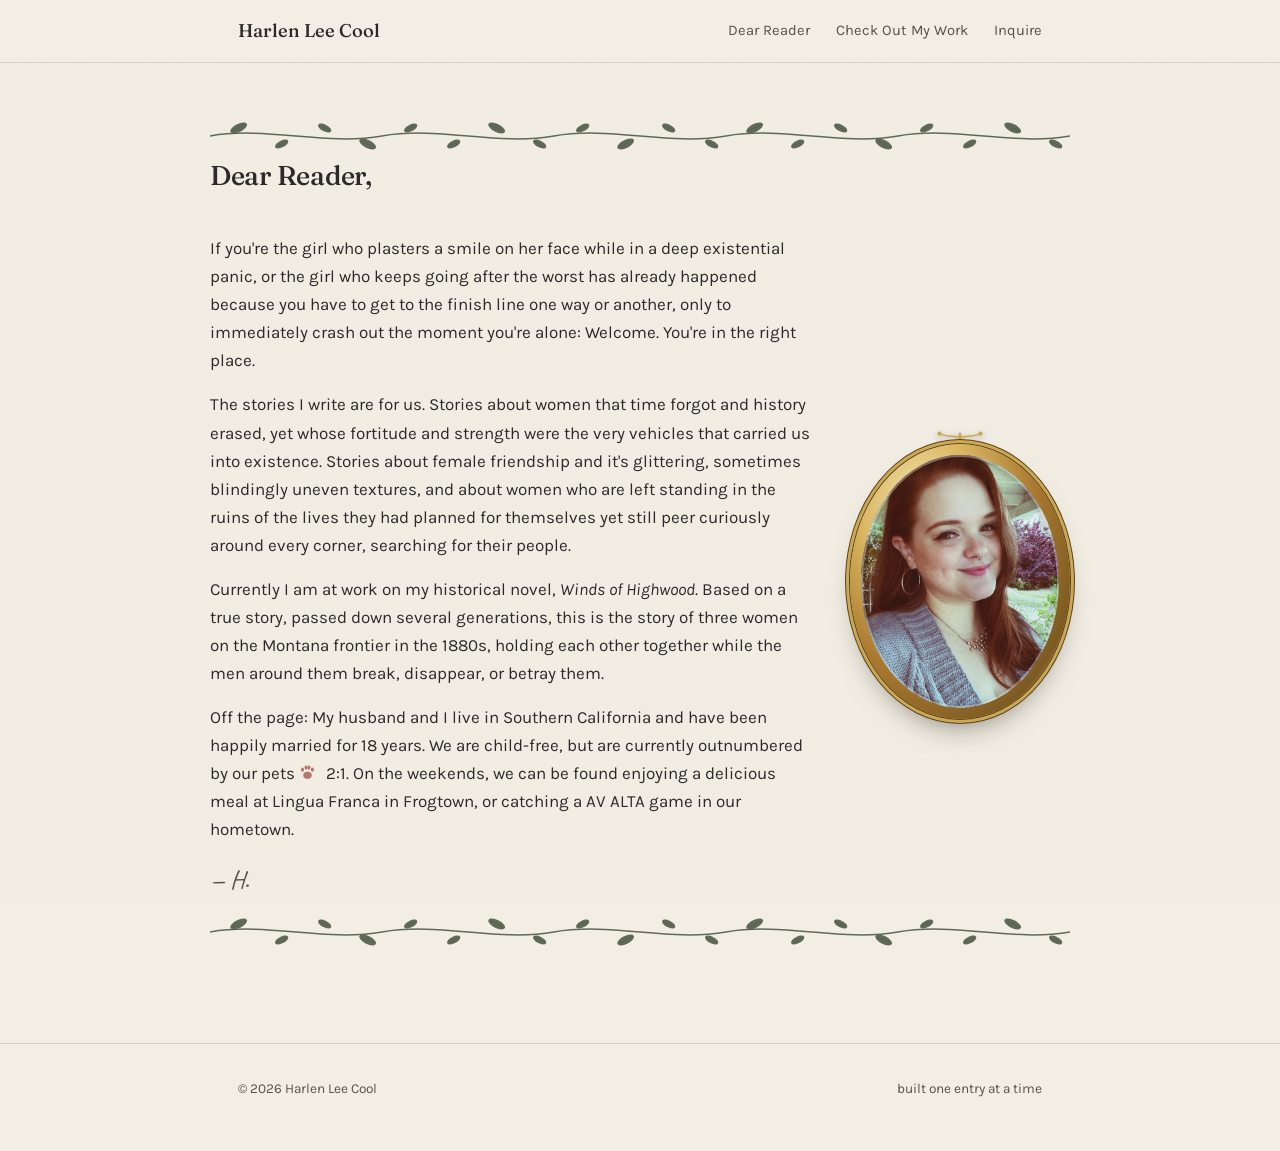
==== about.html @ 856f4b68 "change photo" ====
<!DOCTYPE html>
<html lang="en">
<head>
<meta charset="UTF-8">
<meta name="viewport" content="width=device-width, initial-scale=1.0">
<title>Dear Reader &mdash; Harlen Lee Cool</title>
<link rel="preconnect" href="https://fonts.googleapis.com">
<link rel="preconnect" href="https://fonts.gstatic.com" crossorigin>
<link href="https://fonts.googleapis.com/css2?family=Fraunces:ital,opsz,wght@0,9..144,300;0,9..144,400;0,9..144,500;0,9..144,600;1,9..144,400;1,9..144,500&family=Karla:ital,wght@0,400;0,500;0,600;1,400&family=Caveat:wght@500;600&display=swap" rel="stylesheet">
<link rel="stylesheet" href="styles.css">
</head>
<body>
<nav>
  <div class="wrap">
    <a class="brand" href="index.html">Harlen Lee Cool</a>
    <button class="navtoggle" id="navToggle" aria-label="Open menu" aria-expanded="false">&#9776;</button>
    <ul class="navlinks" id="navLinks">
      <li><a href="about.html">Dear Reader</a></li>
      <li><a href="work.html">Check Out My Work</a></li>
      <li><a href="inquire.html">Inquire</a></li>
    </ul>
  </div>
</nav>
<section class="section">
  <div class="wrap page-content">
    <div class="vine-divider" aria-hidden="true">
          <svg viewBox="0 0 900 30" preserveAspectRatio="none" fill="none" xmlns="http://www.w3.org/2000/svg">
            <path d="M0 15 C 60 5, 120 25, 180 15 C 240 5, 300 25, 360 15 C 420 5, 480 25, 540 15 C 600 5, 660 25, 720 15 C 780 5, 840 25, 900 15" stroke="currentColor" stroke-width="1.5" stroke-linecap="round"/>
            <g fill="currentColor">
              <g transform="rotate(-25 30 7)"><ellipse cx="30" cy="7" rx="9.5" ry="4.0"/><line x1="22.9" y1="7" x2="37.1" y2="7" stroke="var(--leaf-deep)" stroke-width="0.7" stroke-linecap="round" opacity="0.65"/></g>
              <g transform="rotate(-25 75 23)"><ellipse cx="75" cy="23" rx="7.5" ry="3.4"/><line x1="69.4" y1="23" x2="80.6" y2="23" stroke="var(--leaf-deep)" stroke-width="0.7" stroke-linecap="round" opacity="0.65"/></g>
              <g transform="rotate(25 120 7)"><ellipse cx="120" cy="7" rx="7.5" ry="3.4"/><line x1="114.4" y1="7" x2="125.6" y2="7" stroke="var(--leaf-deep)" stroke-width="0.7" stroke-linecap="round" opacity="0.65"/></g>
              <g transform="rotate(25 165 23)"><ellipse cx="165" cy="23" rx="9.5" ry="4.0"/><line x1="157.9" y1="23" x2="172.1" y2="23" stroke="var(--leaf-deep)" stroke-width="0.7" stroke-linecap="round" opacity="0.65"/></g>
              <g transform="rotate(-25 210 7)"><ellipse cx="210" cy="7" rx="7.5" ry="3.4"/><line x1="204.4" y1="7" x2="215.6" y2="7" stroke="var(--leaf-deep)" stroke-width="0.7" stroke-linecap="round" opacity="0.65"/></g>
              <g transform="rotate(-25 255 23)"><ellipse cx="255" cy="23" rx="7.5" ry="3.4"/><line x1="249.4" y1="23" x2="260.6" y2="23" stroke="var(--leaf-deep)" stroke-width="0.7" stroke-linecap="round" opacity="0.65"/></g>
              <g transform="rotate(25 300 7)"><ellipse cx="300" cy="7" rx="9.5" ry="4.0"/><line x1="292.9" y1="7" x2="307.1" y2="7" stroke="var(--leaf-deep)" stroke-width="0.7" stroke-linecap="round" opacity="0.65"/></g>
              <g transform="rotate(25 345 23)"><ellipse cx="345" cy="23" rx="7.5" ry="3.4"/><line x1="339.4" y1="23" x2="350.6" y2="23" stroke="var(--leaf-deep)" stroke-width="0.7" stroke-linecap="round" opacity="0.65"/></g>
              <g transform="rotate(-25 390 7)"><ellipse cx="390" cy="7" rx="7.5" ry="3.4"/><line x1="384.4" y1="7" x2="395.6" y2="7" stroke="var(--leaf-deep)" stroke-width="0.7" stroke-linecap="round" opacity="0.65"/></g>
              <g transform="rotate(-25 435 23)"><ellipse cx="435" cy="23" rx="9.5" ry="4.0"/><line x1="427.9" y1="23" x2="442.1" y2="23" stroke="var(--leaf-deep)" stroke-width="0.7" stroke-linecap="round" opacity="0.65"/></g>
              <g transform="rotate(25 480 7)"><ellipse cx="480" cy="7" rx="7.5" ry="3.4"/><line x1="474.4" y1="7" x2="485.6" y2="7" stroke="var(--leaf-deep)" stroke-width="0.7" stroke-linecap="round" opacity="0.65"/></g>
              <g transform="rotate(25 525 23)"><ellipse cx="525" cy="23" rx="7.5" ry="3.4"/><line x1="519.4" y1="23" x2="530.6" y2="23" stroke="var(--leaf-deep)" stroke-width="0.7" stroke-linecap="round" opacity="0.65"/></g>
              <g transform="rotate(-25 570 7)"><ellipse cx="570" cy="7" rx="9.5" ry="4.0"/><line x1="562.9" y1="7" x2="577.1" y2="7" stroke="var(--leaf-deep)" stroke-width="0.7" stroke-linecap="round" opacity="0.65"/></g>
              <g transform="rotate(-25 615 23)"><ellipse cx="615" cy="23" rx="7.5" ry="3.4"/><line x1="609.4" y1="23" x2="620.6" y2="23" stroke="var(--leaf-deep)" stroke-width="0.7" stroke-linecap="round" opacity="0.65"/></g>
              <g transform="rotate(25 660 7)"><ellipse cx="660" cy="7" rx="7.5" ry="3.4"/><line x1="654.4" y1="7" x2="665.6" y2="7" stroke="var(--leaf-deep)" stroke-width="0.7" stroke-linecap="round" opacity="0.65"/></g>
              <g transform="rotate(25 705 23)"><ellipse cx="705" cy="23" rx="9.5" ry="4.0"/><line x1="697.9" y1="23" x2="712.1" y2="23" stroke="var(--leaf-deep)" stroke-width="0.7" stroke-linecap="round" opacity="0.65"/></g>
              <g transform="rotate(-25 750 7)"><ellipse cx="750" cy="7" rx="7.5" ry="3.4"/><line x1="744.4" y1="7" x2="755.6" y2="7" stroke="var(--leaf-deep)" stroke-width="0.7" stroke-linecap="round" opacity="0.65"/></g>
              <g transform="rotate(-25 795 23)"><ellipse cx="795" cy="23" rx="7.5" ry="3.4"/><line x1="789.4" y1="23" x2="800.6" y2="23" stroke="var(--leaf-deep)" stroke-width="0.7" stroke-linecap="round" opacity="0.65"/></g>
              <g transform="rotate(25 840 7)"><ellipse cx="840" cy="7" rx="9.5" ry="4.0"/><line x1="832.9" y1="7" x2="847.1" y2="7" stroke="var(--leaf-deep)" stroke-width="0.7" stroke-linecap="round" opacity="0.65"/></g>
              <g transform="rotate(25 885 23)"><ellipse cx="885" cy="23" rx="7.5" ry="3.4"/><line x1="879.4" y1="23" x2="890.6" y2="23" stroke="var(--leaf-deep)" stroke-width="0.7" stroke-linecap="round" opacity="0.65"/></g>
            </g>
          </svg>
        </div>
    <div class="section-head reveal">
      <h2>Dear Reader,</h2>
    </div>
    <div class="about-layout reveal">
      <div class="about-body">
        <p>
          If you're the girl who plasters a smile on her face while in a deep existential panic, or the
          girl who keeps going after the worst has already happened because you have to get to the finish
          line one way or another, only to immediately crash out the moment you're alone: Welcome. You're
          in the right place.
        </p>
        <p>
          The stories I write are for us. Stories about women that time forgot and history erased, yet
          whose fortitude and strength were the very vehicles that carried us into existence. Stories
          about female friendship and it's glittering, sometimes blindingly uneven textures, and about
          women who are left standing in the ruins of the lives they had planned for themselves yet still
          peer curiously around every corner, searching for their people.
        </p>
        <p>
          Currently I am at work on my historical novel, <em>Winds of Highwood</em>. Based on a true
          story, passed down several generations, this is the story of three women on the Montana
          frontier in the 1880s, holding each other together while the men around them break, disappear,
          or betray them.
        </p>
        <p>
          Off the page: My husband and I live in Southern California and have been happily married for
          18 years. We are child-free, but are currently outnumbered by our pets
          <svg class="paw" viewBox="0 0 24 24" fill="currentColor" aria-hidden="true"><ellipse cx="12" cy="16" rx="6" ry="5"/><ellipse cx="5" cy="8" rx="2.2" ry="3"/><ellipse cx="10" cy="5" rx="2.2" ry="3"/><ellipse cx="14" cy="5" rx="2.2" ry="3"/><ellipse cx="19" cy="8" rx="2.2" ry="3"/></svg>
          2:1. On the weekends, we can be found enjoying a delicious meal at Lingua Franca in Frogtown,
          or catching a AV ALTA game in our hometown.
        </p>
        <p class="signoff">&mdash; H.</p>
      </div>
      <figure class="about-photo">
        <svg class="flourish" viewBox="0 0 60 24" fill="none" xmlns="http://www.w3.org/2000/svg" aria-hidden="true">
          <path d="M30 22 C30 14 26 10 30 4 C34 10 30 14 30 22 Z" fill="currentColor"/>
          <path d="M30 10 C22 8 16 10 8 6 M30 10 C38 8 44 10 52 6" stroke="currentColor" stroke-width="1.6" stroke-linecap="round" fill="none"/>
          <circle cx="8" cy="6" r="2.2" fill="currentColor"/>
          <circle cx="52" cy="6" r="2.2" fill="currentColor"/>
        </svg>
        <div class="frame">
          <img src="photo.jpg" alt="Harlen Lee Cool" class="photo-slot" style="object-fit:cover; padding:0; width:100%; height:100%;">
        </div>
      </figure>
    </div>
    <div class="vine-divider" aria-hidden="true">
          <svg viewBox="0 0 900 30" preserveAspectRatio="none" fill="none" xmlns="http://www.w3.org/2000/svg">
            <path d="M0 15 C 60 5, 120 25, 180 15 C 240 5, 300 25, 360 15 C 420 5, 480 25, 540 15 C 600 5, 660 25, 720 15 C 780 5, 840 25, 900 15" stroke="currentColor" stroke-width="1.5" stroke-linecap="round"/>
            <g fill="currentColor">
              <g transform="rotate(-25 30 7)"><ellipse cx="30" cy="7" rx="9.5" ry="4.0"/><line x1="22.9" y1="7" x2="37.1" y2="7" stroke="var(--leaf-deep)" stroke-width="0.7" stroke-linecap="round" opacity="0.65"/></g>
              <g transform="rotate(-25 75 23)"><ellipse cx="75" cy="23" rx="7.5" ry="3.4"/><line x1="69.4" y1="23" x2="80.6" y2="23" stroke="var(--leaf-deep)" stroke-width="0.7" stroke-linecap="round" opacity="0.65"/></g>
              <g transform="rotate(25 120 7)"><ellipse cx="120" cy="7" rx="7.5" ry="3.4"/><line x1="114.4" y1="7" x2="125.6" y2="7" stroke="var(--leaf-deep)" stroke-width="0.7" stroke-linecap="round" opacity="0.65"/></g>
              <g transform="rotate(25 165 23)"><ellipse cx="165" cy="23" rx="9.5" ry="4.0"/><line x1="157.9" y1="23" x2="172.1" y2="23" stroke="var(--leaf-deep)" stroke-width="0.7" stroke-linecap="round" opacity="0.65"/></g>
              <g transform="rotate(-25 210 7)"><ellipse cx="210" cy="7" rx="7.5" ry="3.4"/><line x1="204.4" y1="7" x2="215.6" y2="7" stroke="var(--leaf-deep)" stroke-width="0.7" stroke-linecap="round" opacity="0.65"/></g>
              <g transform="rotate(-25 255 23)"><ellipse cx="255" cy="23" rx="7.5" ry="3.4"/><line x1="249.4" y1="23" x2="260.6" y2="23" stroke="var(--leaf-deep)" stroke-width="0.7" stroke-linecap="round" opacity="0.65"/></g>
              <g transform="rotate(25 300 7)"><ellipse cx="300" cy="7" rx="9.5" ry="4.0"/><line x1="292.9" y1="7" x2="307.1" y2="7" stroke="var(--leaf-deep)" stroke-width="0.7" stroke-linecap="round" opacity="0.65"/></g>
              <g transform="rotate(25 345 23)"><ellipse cx="345" cy="23" rx="7.5" ry="3.4"/><line x1="339.4" y1="23" x2="350.6" y2="23" stroke="var(--leaf-deep)" stroke-width="0.7" stroke-linecap="round" opacity="0.65"/></g>
              <g transform="rotate(-25 390 7)"><ellipse cx="390" cy="7" rx="7.5" ry="3.4"/><line x1="384.4" y1="7" x2="395.6" y2="7" stroke="var(--leaf-deep)" stroke-width="0.7" stroke-linecap="round" opacity="0.65"/></g>
              <g transform="rotate(-25 435 23)"><ellipse cx="435" cy="23" rx="9.5" ry="4.0"/><line x1="427.9" y1="23" x2="442.1" y2="23" stroke="var(--leaf-deep)" stroke-width="0.7" stroke-linecap="round" opacity="0.65"/></g>
              <g transform="rotate(25 480 7)"><ellipse cx="480" cy="7" rx="7.5" ry="3.4"/><line x1="474.4" y1="7" x2="485.6" y2="7" stroke="var(--leaf-deep)" stroke-width="0.7" stroke-linecap="round" opacity="0.65"/></g>
              <g transform="rotate(25 525 23)"><ellipse cx="525" cy="23" rx="7.5" ry="3.4"/><line x1="519.4" y1="23" x2="530.6" y2="23" stroke="var(--leaf-deep)" stroke-width="0.7" stroke-linecap="round" opacity="0.65"/></g>
              <g transform="rotate(-25 570 7)"><ellipse cx="570" cy="7" rx="9.5" ry="4.0"/><line x1="562.9" y1="7" x2="577.1" y2="7" stroke="var(--leaf-deep)" stroke-width="0.7" stroke-linecap="round" opacity="0.65"/></g>
              <g transform="rotate(-25 615 23)"><ellipse cx="615" cy="23" rx="7.5" ry="3.4"/><line x1="609.4" y1="23" x2="620.6" y2="23" stroke="var(--leaf-deep)" stroke-width="0.7" stroke-linecap="round" opacity="0.65"/></g>
              <g transform="rotate(25 660 7)"><ellipse cx="660" cy="7" rx="7.5" ry="3.4"/><line x1="654.4" y1="7" x2="665.6" y2="7" stroke="var(--leaf-deep)" stroke-width="0.7" stroke-linecap="round" opacity="0.65"/></g>
              <g transform="rotate(25 705 23)"><ellipse cx="705" cy="23" rx="9.5" ry="4.0"/><line x1="697.9" y1="23" x2="712.1" y2="23" stroke="var(--leaf-deep)" stroke-width="0.7" stroke-linecap="round" opacity="0.65"/></g>
              <g transform="rotate(-25 750 7)"><ellipse cx="750" cy="7" rx="7.5" ry="3.4"/><line x1="744.4" y1="7" x2="755.6" y2="7" stroke="var(--leaf-deep)" stroke-width="0.7" stroke-linecap="round" opacity="0.65"/></g>
              <g transform="rotate(-25 795 23)"><ellipse cx="795" cy="23" rx="7.5" ry="3.4"/><line x1="789.4" y1="23" x2="800.6" y2="23" stroke="var(--leaf-deep)" stroke-width="0.7" stroke-linecap="round" opacity="0.65"/></g>
              <g transform="rotate(25 840 7)"><ellipse cx="840" cy="7" rx="9.5" ry="4.0"/><line x1="832.9" y1="7" x2="847.1" y2="7" stroke="var(--leaf-deep)" stroke-width="0.7" stroke-linecap="round" opacity="0.65"/></g>
              <g transform="rotate(25 885 23)"><ellipse cx="885" cy="23" rx="7.5" ry="3.4"/><line x1="879.4" y1="23" x2="890.6" y2="23" stroke="var(--leaf-deep)" stroke-width="0.7" stroke-linecap="round" opacity="0.65"/></g>
            </g>
          </svg>
        </div>
  </div>
</section>

<footer>
  <div class="wrap" style="display:flex; justify-content:space-between; width:100%; flex-wrap:wrap; gap:10px;">
    <span>&copy; 2026 Harlen Lee Cool</span>
    <span>built one entry at a time</span>
  </div>
</footer>
<script src="script.js"></script>
</body>
</html>
---- styles.css ----
:root{
    --paper: #f3eee4;
    --paper-deep: #ece4d4;
    --ink: #2b2a28;
    --ink-soft: #55504a;
    --rose: #b5766f;
    --rose-tint: #ecdcd6;
    --sage: #6f7f5c;
    --sage-tint: #dee3d2;
    --leaf: #2e3f27;
    --leaf-deep: #1c2818;
    --sil: #100c10;
    --sky-through: #4a3a5c;
    --ground-slate: #5b6472;
    --mtn-far: #767ea8;
    --mtn-near: #4d5278;
    --plum: #5b4364;
    --plum-tint: #e2d9e4;
    --wine: #6e3a3a;
    --wine-tint: #e9d9d4;
    --rule: rgba(43,42,40,0.14);
  }

  *{box-sizing:border-box;}
  html{scroll-behavior:smooth;}

  body{
    margin:0;
    background:var(--paper);
    color:var(--ink);
    font-family:'Karla', sans-serif;
    font-size:17px;
    line-height:1.65;
    position:relative;
  }

  body::before{
    content:"";
    position:fixed; inset:0;
    z-index:0; pointer-events:none;
    opacity:0.5;
    mix-blend-mode:multiply;
    background-image:url("data:image/svg+xml,%3Csvg xmlns='http://www.w3.org/2000/svg' width='140' height='140'%3E%3Cfilter id='n'%3E%3CfeTurbulence type='fractalNoise' baseFrequency='0.85' numOctaves='2' stitchTiles='stitch'/%3E%3CfeColorMatrix type='matrix' values='0 0 0 0 0.17  0 0 0 0 0.165  0 0 0 0 0.157  0 0 0 0.035 0'/%3E%3C/filter%3E%3Crect width='100%25' height='100%25' filter='url(%23n)'/%3E%3C/svg%3E");
  }

  nav, header, section, footer{position:relative; z-index:1;}

  @media (prefers-reduced-motion: reduce){
    *{animation:none !important; transition:none !important;}
  }

  h1,h2,h3{
    font-family:'Fraunces', serif;
    font-weight:500;
    margin:0;
    letter-spacing:-0.01em;
  }

  .note{
    font-family:'Caveat', cursive;
    color:var(--rose);
    font-size:1.35rem;
    line-height:1.1;
  }

  a{color:inherit;}
  a:focus-visible, button:focus-visible{outline:2px solid var(--ink); outline-offset:3px;}

  .wrap{max-width:860px; margin:0 auto; padding:0 28px;}

  /* NAV */
  nav{
    position:sticky; top:0; z-index:10;
    background:rgba(243,238,228,0.92);
    backdrop-filter:blur(6px);
    border-bottom:1px solid var(--rule);
  }
  nav .wrap{
    display:flex; align-items:center; justify-content:space-between;
    padding-top:16px; padding-bottom:16px;
  }
  .brand{font-family:'Fraunces', serif; font-weight:500; font-size:1.15rem; text-decoration:none; color:var(--ink);}
  .navlinks{display:flex; gap:26px; list-style:none; margin:0; padding:0; font-size:0.92rem;}
  .navlinks a{text-decoration:none; color:var(--ink-soft); border-bottom:1px solid transparent; padding-bottom:2px;}
  .navlinks a:hover{border-bottom-color:var(--ink-soft);}
  .navtoggle{display:none; background:none; border:none; font-size:1.5rem; cursor:pointer; color:var(--ink);}

  @media (max-width:640px){
    .navlinks{
      position:absolute; top:100%; left:0; right:0;
      flex-direction:column; gap:0;
      background:var(--paper); border-bottom:1px solid var(--rule);
      max-height:0; overflow:hidden; transition:max-height 0.3s ease;
    }
    .navlinks.open{max-height:260px;}
    .navlinks a{display:block; padding:14px 28px; border-bottom:1px solid var(--rule);}
    .navtoggle{display:block;}
  }

  .home nav{
    position:fixed !important; top:0; left:0; right:0;
    background:transparent !important;
    backdrop-filter:none !important;
    border-bottom:none !important;
  }
  .home nav .brand{color:var(--paper) !important;}
  .home nav .navlinks a{color:rgba(243,238,228,0.85) !important;}
  .home nav .navtoggle{color:var(--paper) !important;}
  @media (max-width:640px){
    .home nav .navlinks{background:var(--paper) !important;}
    .home nav .navlinks a{color:var(--ink-soft) !important;}
  }

  .home footer{
    position:fixed !important; bottom:0; left:0; right:0;
    background:transparent !important;
    border-top:none !important;
    color:rgba(243,238,228,0.85) !important;
    padding:0 0 18px !important;
    z-index:5;
  }

  /* HERO */
  html, body{margin:0; padding:0;}
  .hero{
    position:relative; overflow:hidden;
    display:flex; flex-direction:column; justify-content:flex-end;
    height:100vh; height:100dvh;
    padding:48px 0 80px;
    background:linear-gradient(180deg, #0a0d1f 0%, #171b3a 35%, #2b2b52 60%, #4a3a5c 80%, #6b4a5c 100%);
  }
  .hero .eyebrow{margin-bottom:14px;}
  .hero h1{font-size:clamp(1.1rem, 2.8vw, 1.9rem); line-height:1.1; color:var(--paper); white-space:nowrap;}
  .hero h1 .letter{
    display:inline-block;
    opacity:0;
    animation:letterFade 0.7s ease forwards;
  }
  @keyframes letterFade{
    to{ opacity:1; }
  }
  @media (max-width:640px){
    .hero h1{white-space:normal; font-size:clamp(1rem, 5vw, 1.5rem);}
  }
  .hero .tagline{
    margin-top:22px; max-width:520px;
    font-size:1.08rem; color:rgba(243,238,228,0.85);
  }

  .hero-stars-full{
    position:absolute; inset:0;
    width:100%; height:100%;
    pointer-events:none;
    z-index:0;
  }
  .hero-scene{
    position:absolute; left:0; right:0; bottom:-2px;
    width:100%; height:58vh; height:58dvh;
    pointer-events:none;
    z-index:0;
  }
  .hero-tree{
    position:absolute; left:4%; bottom:-2px;
    width:clamp(140px, 16vw, 220px); height:auto;
    pointer-events:none;
    z-index:0;
  }
  .wind-draw{
    stroke-dasharray:100;
    stroke-dashoffset:100;
    animation:windDraw 6s ease-in-out infinite;
  }
  @keyframes windDraw{
    0%   { stroke-dashoffset:100; }
    50%  { stroke-dashoffset:0; }
    100% { stroke-dashoffset:-100; }
  }
  @keyframes sway{
    0%, 100%{ transform:rotate(-2deg); }
    50%{ transform:rotate(2deg); }
  }
  .hero .wrap{position:absolute; top:36%; left:0; right:0; z-index:1; text-align:center;}

  .hero-moon{
    position:absolute; top:36px; right:36px;
    width:56px; height:56px;
    z-index:0;
    opacity:0.92;
    filter:drop-shadow(0 0 14px rgba(246,229,200,0.55));
  }
  @media (max-width:520px){
    .hero-moon{width:38px; height:38px; top:22px; right:22px;}
  }

  .twinkle{
    animation:twinkle 3.2s ease-in-out infinite;
  }
  @keyframes twinkle{
    0%, 100%{ opacity:0.25; }
    50%{ opacity:0.95; }
  }

  /* SCROLL REVEAL */
  .reveal{opacity:0; transform:translateY(18px); transition:opacity 0.7s ease, transform 0.7s ease;}
  .reveal.in-view{opacity:1; transform:none;}

  /* VINE DIVIDER */
  .vine-divider{
    width:100%; overflow:hidden;
    line-height:0;
    color:var(--leaf);
    opacity:0.75;
    margin-bottom:2px;
  }
  .vine-divider svg{width:100%; height:30px; display:block;}

  /* SECTION HEADERS */
  .section{padding:38px 0;}
  .section-head{
    display:flex; align-items:baseline; gap:16px; flex-wrap:wrap;
    margin-bottom:36px;
  }
  .section-head h2{font-size:1.7rem;}
  .section-head .note{transform:rotate(-2deg);}

  /* CLIPPING (Mothers of Highwood) */
  .clipping{
    background:var(--paper-deep);
    border:1px solid var(--rule);
    padding:34px 30px;
    position:relative;
    box-shadow:0 1px 0 var(--rule), 0 8px 22px -14px rgba(43,42,40,0.35);
  }
  .clipping::before{
    content:"";
    position:absolute; inset:8px;
    border:1px solid rgba(43,42,40,0.18);
    pointer-events:none;
  }
  .clipping .masthead{
    font-family:'Fraunces', serif; font-style:italic; font-weight:400;
    font-size:0.85rem; letter-spacing:0.06em; text-transform:uppercase;
    color:var(--ink-soft); margin-bottom:6px;
    display:flex; align-items:center; gap:12px; text-align:center;
  }
  .clipping .masthead::before, .clipping .masthead::after{
    content:""; flex:1; height:1px; background:var(--ink-soft); opacity:0.35;
  }
  .clipping h3{
    font-size:1.7rem; font-style:italic; margin-bottom:14px; line-height:1.15; text-align:center;
  }
  .clipping .byline{
    font-size:0.85rem; color:var(--ink-soft); margin-bottom:18px; font-style:italic; text-align:center;
  }
  .clipping p{
    font-size:0.98rem;
  }
  .clipping-body{
    display:flex; flex-direction:column; gap:0;
  }
  .clip-col p:last-child{margin-bottom:0;}
  @media (min-width:600px){
    .clipping-body{flex-direction:row; gap:26px; align-items:flex-start;}
    .clip-col{flex:1 1 0; min-width:0;}
  }
  .clipping .tag{
    display:inline-block; margin-top:20px;
    font-family:'Caveat', cursive; font-size:1.2rem;
    color:var(--sage);
  }

  /* WORKS GRID */
  .works-grid{display:grid; grid-template-columns:1fr; gap:18px;}
  @media (min-width:640px){
    .works-grid{grid-template-columns:1fr 1fr;}
  }
  .work-card{
    display:block;
    padding:26px 24px;
    border:1px solid var(--rule);
    position:relative;
    text-decoration:none;
    transition:transform 0.18s ease;
  }
  .work-card:hover{transform:translateY(-3px);}
  .work-card .kicker{
    font-size:0.75rem; text-transform:uppercase; letter-spacing:0.08em;
    font-weight:600; margin-bottom:10px; display:inline-block;
    padding:3px 9px; border-radius:2px;
  }
  .work-card h3{font-size:1.3rem; margin-bottom:8px;}
  .work-card p{font-size:0.94rem; color:var(--ink-soft); margin:0;}
  .work-card.memoir{background:var(--rose-tint);}
  .work-card.memoir .kicker{background:var(--rose); color:var(--paper);}
  .work-card.romantasy{background:var(--plum-tint);}
  .work-card.romantasy .kicker{background:var(--plum); color:var(--paper);}

  .paw{
    display:inline-block;
    width:1em; height:1em;
    vertical-align:-0.12em;
    margin-right:6px;
    color:var(--rose);
  }

  /* ABOUT */
  .about-layout{display:flex; flex-direction:column-reverse; gap:36px;}
  @media (min-width:700px){
    .about-layout{flex-direction:row; align-items:center;}
    .about-body{flex:1 1 auto;}
    .about-photo{flex:0 0 220px;}
  }
  .about-body{max-width:640px;}
  .about-body p{margin:0 0 16px;}
  .signoff{font-family:'Caveat', cursive; font-size:1.6rem; color:var(--ink-soft); margin-top:12px;}

  .about-photo{
    position:relative;
    width:200px;
    margin:12px auto 0;
  }
  .about-photo .frame{
    position:relative;
    width:100%;
    aspect-ratio:4/5;
    border-radius:50%;
    padding:11px;
    background:
      radial-gradient(ellipse at 32% 24%, #f6e7b6 0%, #d9b661 28%, #a9782f 55%, #7c5a22 78%, #e8cd85 100%);
    box-shadow:
      0 0 0 1px #5c421a,
      0 0 0 4px #caa855,
      0 0 0 5px #5c421a,
      0 16px 30px -12px rgba(20,14,6,0.55);
  }
  .about-photo .frame::before{
    content:"";
    position:absolute; inset:11px;
    border-radius:50%;
    box-shadow:inset 0 0 0 2px rgba(255,255,255,0.35), inset 0 2px 10px rgba(0,0,0,0.35);
    pointer-events:none;
  }
  .about-photo .photo-slot{
    width:100%; height:100%;
    border-radius:50%;
    background:var(--paper-deep);
    display:flex; align-items:center; justify-content:center;
    text-align:center; padding:14px;
    color:var(--ink-soft); font-size:0.8rem; line-height:1.4;
    overflow:hidden;
  }
  .about-photo .flourish{
    position:absolute; top:-16px; left:50%; transform:translateX(-50%);
    width:56px; height:auto;
    color:#c9a855;
    filter:drop-shadow(0 2px 3px rgba(20,14,6,0.4));
  }

  /* CONNECT */
  .connect-links{
    display:flex; flex-wrap:wrap; gap:14px; margin-top:28px;
  }
  .connect-links a{
    text-decoration:none;
    border:1px solid var(--ink);
    padding:11px 22px;
    font-size:0.92rem;
    display:inline-block;
    transition:background 0.15s ease, color 0.15s ease;
  }
  .connect-links a:hover{background:var(--ink); color:var(--paper);}
  .connect-links a.primary{background:var(--ink); color:var(--paper);}
  .connect-links a.primary:hover{background:var(--ink-soft);}

  footer{
    border-top:1px solid var(--rule);
    padding:34px 0 50px;
    font-size:0.85rem; color:var(--ink-soft);
    display:flex; justify-content:space-between; flex-wrap:wrap; gap:10px;
  }

/* HOME PAGE LINK CARDS */
.explore-grid{
  display:grid; grid-template-columns:1fr; gap:18px;
  padding:56px 0;
}
@media (min-width:640px){
  .explore-grid{grid-template-columns:1fr 1fr;}
}
.explore-card{
  display:block;
  padding:30px 26px;
  background:var(--paper-deep);
  border:1px solid var(--rule);
  text-decoration:none;
  color:var(--ink);
  transition:transform 0.18s ease;
}
.explore-card:hover{transform:translateY(-3px);}
.explore-card h2{font-size:1.4rem; margin-bottom:8px;}
.explore-card p{font-size:0.94rem; color:var(--ink-soft); margin:0;}
.explore-card .arrow{
  display:inline-block; margin-top:14px;
  font-family:'Caveat', cursive; font-size:1.15rem;
  color:var(--rose);
}

/* INTERIOR PAGE HEADER SPACING */
.page-content{padding:20px 0 56px;}
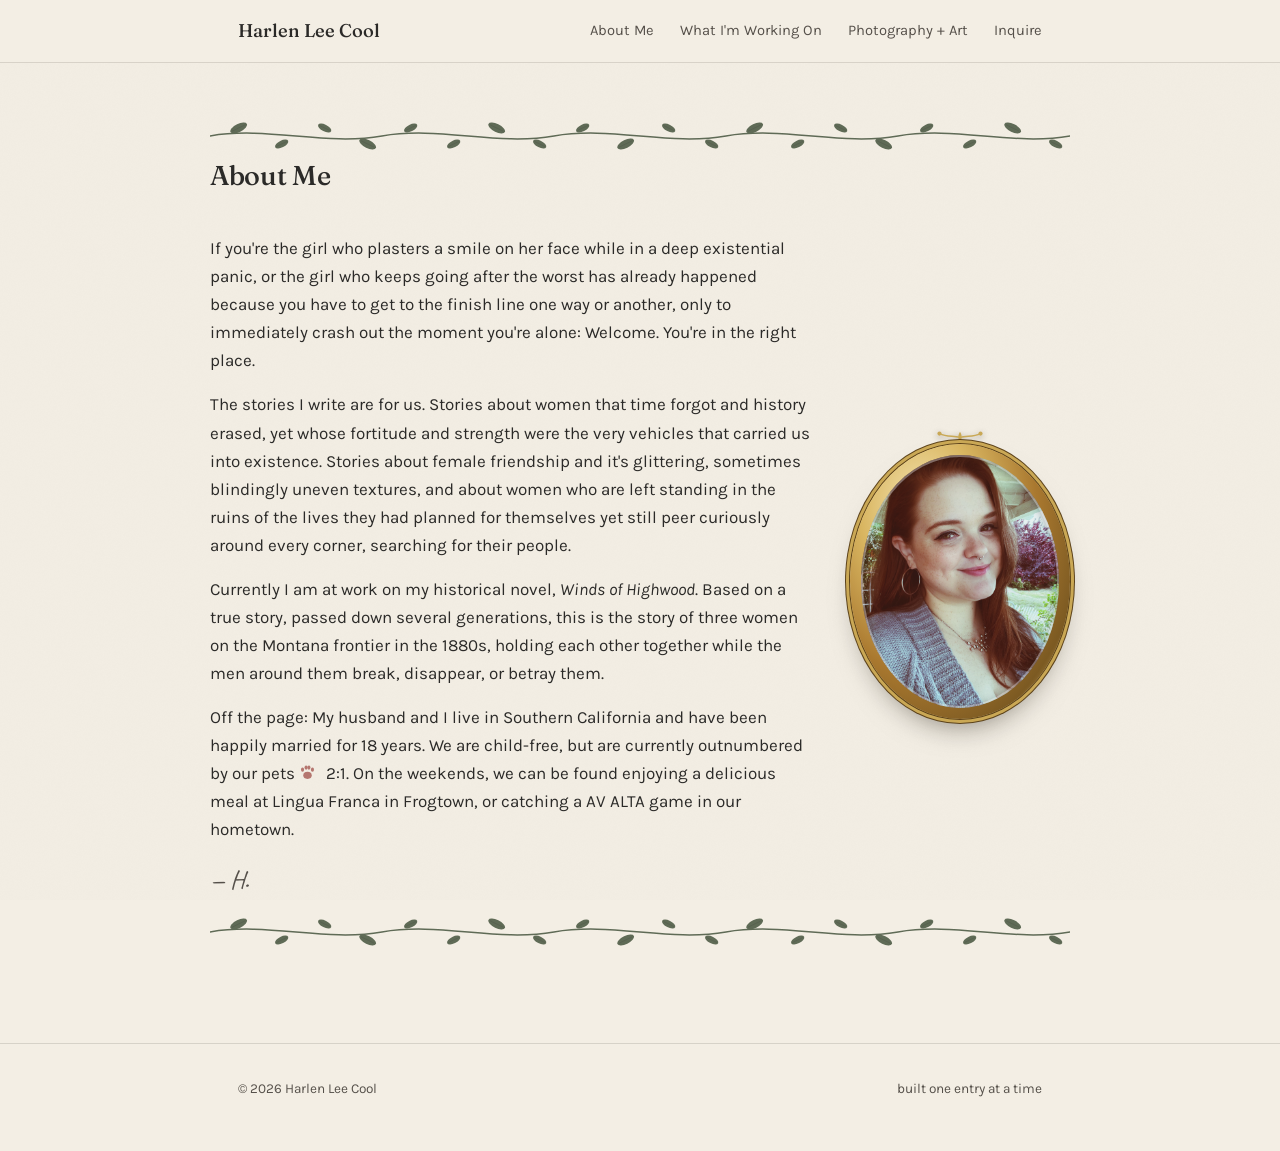
==== commit 5e434698: "new vibes" ====
--- a/about.html
+++ b/about.html
@@ -3,7 +3,7 @@
 <head>
 <meta charset="UTF-8">
 <meta name="viewport" content="width=device-width, initial-scale=1.0">
-<title>Dear Reader &mdash; Harlen Lee Cool</title>
+<title>About Me &mdash; Harlen Lee Cool</title>
 <link rel="preconnect" href="https://fonts.googleapis.com">
 <link rel="preconnect" href="https://fonts.gstatic.com" crossorigin>
 <link href="https://fonts.googleapis.com/css2?family=Fraunces:ital,opsz,wght@0,9..144,300;0,9..144,400;0,9..144,500;0,9..144,600;1,9..144,400;1,9..144,500&family=Karla:ital,wght@0,400;0,500;0,600;1,400&family=Caveat:wght@500;600&display=swap" rel="stylesheet">
@@ -15,8 +15,9 @@
     <a class="brand" href="index.html">Harlen Lee Cool</a>
     <button class="navtoggle" id="navToggle" aria-label="Open menu" aria-expanded="false">&#9776;</button>
     <ul class="navlinks" id="navLinks">
-      <li><a href="about.html">Dear Reader</a></li>
-      <li><a href="work.html">Check Out My Work</a></li>
+      <li><a href="about.html">About Me</a></li>
+      <li><a href="work.html">What I'm Working On</a></li>
+      <li><a href="photography.html">Photography + Art</a></li>
       <li><a href="inquire.html">Inquire</a></li>
     </ul>
   </div>
@@ -51,7 +52,7 @@
           </svg>
         </div>
     <div class="section-head reveal">
-      <h2>Dear Reader,</h2>
+      <h2>About Me</h2>
     </div>
     <div class="about-layout reveal">
       <div class="about-body">
--- a/styles.css
+++ b/styles.css
@@ -127,7 +127,7 @@
     display:flex; flex-direction:column; justify-content:flex-end;
     height:100vh; height:100dvh;
     padding:48px 0 80px;
-    background:linear-gradient(180deg, #0a0d1f 0%, #171b3a 35%, #2b2b52 60%, #4a3a5c 80%, #6b4a5c 100%);
+    background:#0d0f18 url('hero-photo.jpg') center 70% / cover no-repeat;
   }
   .hero .eyebrow{margin-bottom:14px;}
   .hero h1{font-size:clamp(1.1rem, 2.8vw, 1.9rem); line-height:1.1; color:var(--paper); white-space:nowrap;}
@@ -154,14 +154,8 @@
     z-index:0;
   }
   .hero-scene{
-    position:absolute; left:0; right:0; bottom:-2px;
-    width:100%; height:58vh; height:58dvh;
-    pointer-events:none;
-    z-index:0;
-  }
-  .hero-tree{
-    position:absolute; left:4%; bottom:-2px;
-    width:clamp(140px, 16vw, 220px); height:auto;
+    position:absolute; inset:0;
+    width:100%; height:100%;
     pointer-events:none;
     z-index:0;
   }
@@ -183,21 +177,21 @@
 
   .hero-moon{
     position:absolute; top:36px; right:36px;
-    width:56px; height:56px;
+    width:67px; height:67px;
     z-index:0;
     opacity:0.92;
     filter:drop-shadow(0 0 14px rgba(246,229,200,0.55));
   }
   @media (max-width:520px){
-    .hero-moon{width:38px; height:38px; top:22px; right:22px;}
+    .hero-moon{width:46px; height:46px; top:22px; right:22px;}
   }
 
   .twinkle{
-    animation:twinkle 3.2s ease-in-out infinite;
+    animation:twinkle 2.8s ease-in-out infinite;
   }
   @keyframes twinkle{
-    0%, 100%{ opacity:0.25; }
-    50%{ opacity:0.95; }
+    0%, 100%{ opacity:0.3; }
+    50%{ opacity:0.9; }
   }
 
   /* SCROLL REVEAL */
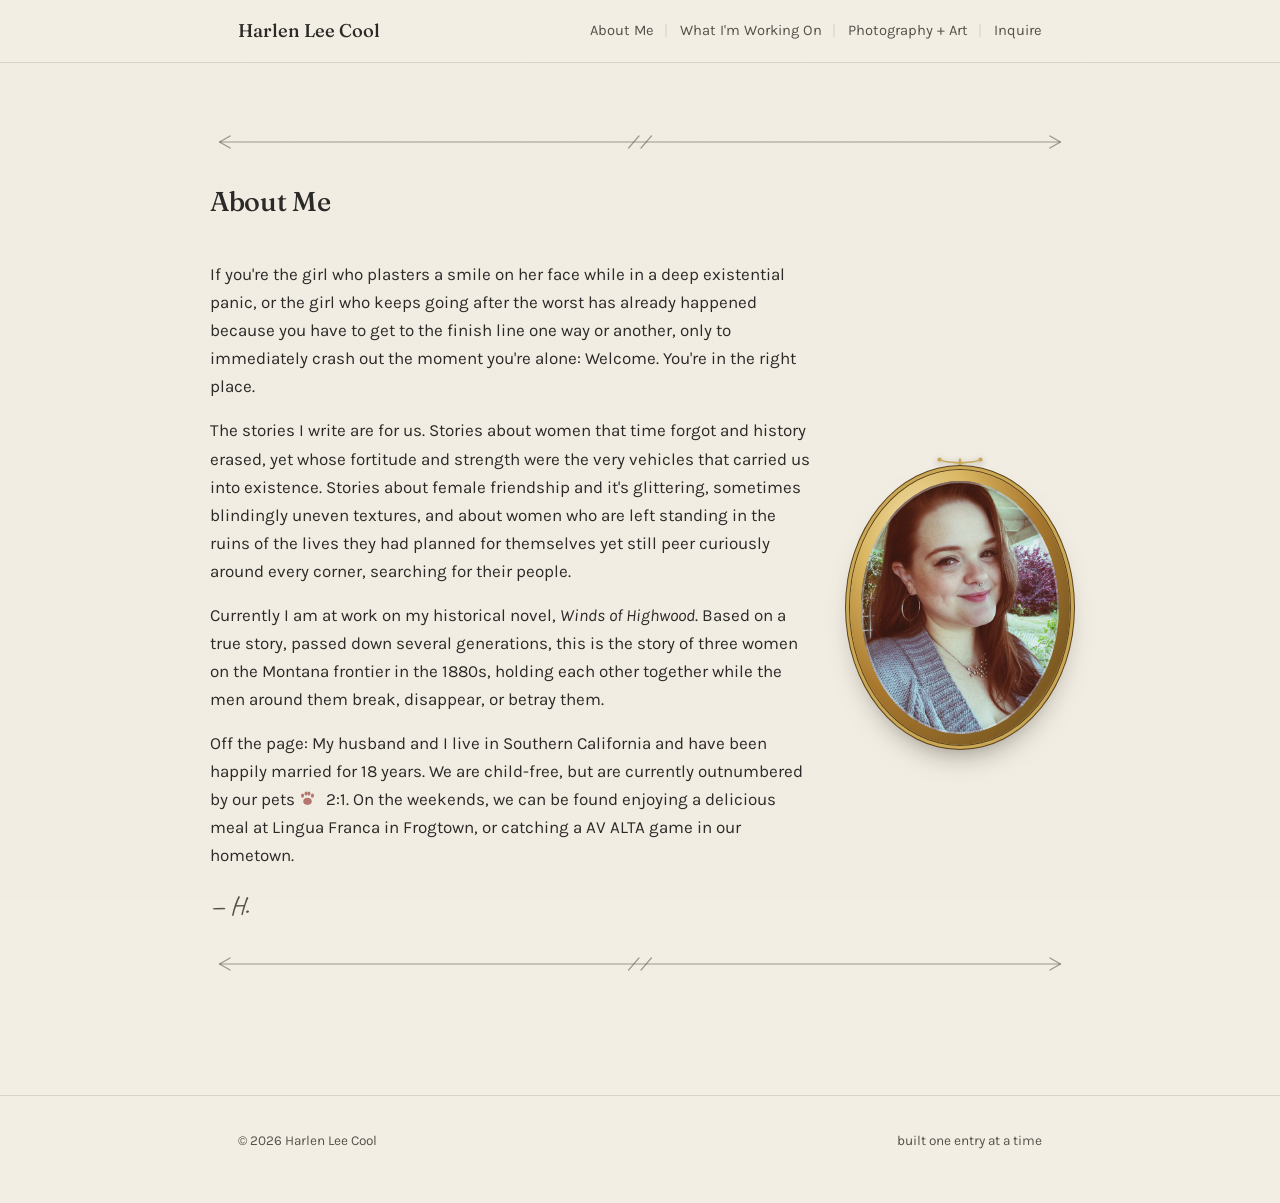
==== commit 6314b07b: "vine is dead" ====
--- a/about.html
+++ b/about.html
@@ -24,33 +24,15 @@
 </nav>
 <section class="section">
   <div class="wrap page-content">
-    <div class="vine-divider" aria-hidden="true">
-          <svg viewBox="0 0 900 30" preserveAspectRatio="none" fill="none" xmlns="http://www.w3.org/2000/svg">
-            <path d="M0 15 C 60 5, 120 25, 180 15 C 240 5, 300 25, 360 15 C 420 5, 480 25, 540 15 C 600 5, 660 25, 720 15 C 780 5, 840 25, 900 15" stroke="currentColor" stroke-width="1.5" stroke-linecap="round"/>
-            <g fill="currentColor">
-              <g transform="rotate(-25 30 7)"><ellipse cx="30" cy="7" rx="9.5" ry="4.0"/><line x1="22.9" y1="7" x2="37.1" y2="7" stroke="var(--leaf-deep)" stroke-width="0.7" stroke-linecap="round" opacity="0.65"/></g>
-              <g transform="rotate(-25 75 23)"><ellipse cx="75" cy="23" rx="7.5" ry="3.4"/><line x1="69.4" y1="23" x2="80.6" y2="23" stroke="var(--leaf-deep)" stroke-width="0.7" stroke-linecap="round" opacity="0.65"/></g>
-              <g transform="rotate(25 120 7)"><ellipse cx="120" cy="7" rx="7.5" ry="3.4"/><line x1="114.4" y1="7" x2="125.6" y2="7" stroke="var(--leaf-deep)" stroke-width="0.7" stroke-linecap="round" opacity="0.65"/></g>
-              <g transform="rotate(25 165 23)"><ellipse cx="165" cy="23" rx="9.5" ry="4.0"/><line x1="157.9" y1="23" x2="172.1" y2="23" stroke="var(--leaf-deep)" stroke-width="0.7" stroke-linecap="round" opacity="0.65"/></g>
-              <g transform="rotate(-25 210 7)"><ellipse cx="210" cy="7" rx="7.5" ry="3.4"/><line x1="204.4" y1="7" x2="215.6" y2="7" stroke="var(--leaf-deep)" stroke-width="0.7" stroke-linecap="round" opacity="0.65"/></g>
-              <g transform="rotate(-25 255 23)"><ellipse cx="255" cy="23" rx="7.5" ry="3.4"/><line x1="249.4" y1="23" x2="260.6" y2="23" stroke="var(--leaf-deep)" stroke-width="0.7" stroke-linecap="round" opacity="0.65"/></g>
-              <g transform="rotate(25 300 7)"><ellipse cx="300" cy="7" rx="9.5" ry="4.0"/><line x1="292.9" y1="7" x2="307.1" y2="7" stroke="var(--leaf-deep)" stroke-width="0.7" stroke-linecap="round" opacity="0.65"/></g>
-              <g transform="rotate(25 345 23)"><ellipse cx="345" cy="23" rx="7.5" ry="3.4"/><line x1="339.4" y1="23" x2="350.6" y2="23" stroke="var(--leaf-deep)" stroke-width="0.7" stroke-linecap="round" opacity="0.65"/></g>
-              <g transform="rotate(-25 390 7)"><ellipse cx="390" cy="7" rx="7.5" ry="3.4"/><line x1="384.4" y1="7" x2="395.6" y2="7" stroke="var(--leaf-deep)" stroke-width="0.7" stroke-linecap="round" opacity="0.65"/></g>
-              <g transform="rotate(-25 435 23)"><ellipse cx="435" cy="23" rx="9.5" ry="4.0"/><line x1="427.9" y1="23" x2="442.1" y2="23" stroke="var(--leaf-deep)" stroke-width="0.7" stroke-linecap="round" opacity="0.65"/></g>
-              <g transform="rotate(25 480 7)"><ellipse cx="480" cy="7" rx="7.5" ry="3.4"/><line x1="474.4" y1="7" x2="485.6" y2="7" stroke="var(--leaf-deep)" stroke-width="0.7" stroke-linecap="round" opacity="0.65"/></g>
-              <g transform="rotate(25 525 23)"><ellipse cx="525" cy="23" rx="7.5" ry="3.4"/><line x1="519.4" y1="23" x2="530.6" y2="23" stroke="var(--leaf-deep)" stroke-width="0.7" stroke-linecap="round" opacity="0.65"/></g>
-              <g transform="rotate(-25 570 7)"><ellipse cx="570" cy="7" rx="9.5" ry="4.0"/><line x1="562.9" y1="7" x2="577.1" y2="7" stroke="var(--leaf-deep)" stroke-width="0.7" stroke-linecap="round" opacity="0.65"/></g>
-              <g transform="rotate(-25 615 23)"><ellipse cx="615" cy="23" rx="7.5" ry="3.4"/><line x1="609.4" y1="23" x2="620.6" y2="23" stroke="var(--leaf-deep)" stroke-width="0.7" stroke-linecap="round" opacity="0.65"/></g>
-              <g transform="rotate(25 660 7)"><ellipse cx="660" cy="7" rx="7.5" ry="3.4"/><line x1="654.4" y1="7" x2="665.6" y2="7" stroke="var(--leaf-deep)" stroke-width="0.7" stroke-linecap="round" opacity="0.65"/></g>
-              <g transform="rotate(25 705 23)"><ellipse cx="705" cy="23" rx="9.5" ry="4.0"/><line x1="697.9" y1="23" x2="712.1" y2="23" stroke="var(--leaf-deep)" stroke-width="0.7" stroke-linecap="round" opacity="0.65"/></g>
-              <g transform="rotate(-25 750 7)"><ellipse cx="750" cy="7" rx="7.5" ry="3.4"/><line x1="744.4" y1="7" x2="755.6" y2="7" stroke="var(--leaf-deep)" stroke-width="0.7" stroke-linecap="round" opacity="0.65"/></g>
-              <g transform="rotate(-25 795 23)"><ellipse cx="795" cy="23" rx="7.5" ry="3.4"/><line x1="789.4" y1="23" x2="800.6" y2="23" stroke="var(--leaf-deep)" stroke-width="0.7" stroke-linecap="round" opacity="0.65"/></g>
-              <g transform="rotate(25 840 7)"><ellipse cx="840" cy="7" rx="9.5" ry="4.0"/><line x1="832.9" y1="7" x2="847.1" y2="7" stroke="var(--leaf-deep)" stroke-width="0.7" stroke-linecap="round" opacity="0.65"/></g>
-              <g transform="rotate(25 885 23)"><ellipse cx="885" cy="23" rx="7.5" ry="3.4"/><line x1="879.4" y1="23" x2="890.6" y2="23" stroke="var(--leaf-deep)" stroke-width="0.7" stroke-linecap="round" opacity="0.65"/></g>
-            </g>
-          </svg>
-        </div>
+    <div class="arrow-divider" aria-hidden="true">
+      <svg viewBox="0 0 900 30" preserveAspectRatio="none" xmlns="http://www.w3.org/2000/svg">
+        <line x1="10" y1="15" x2="890" y2="15" stroke="var(--ink-soft)" stroke-width="1.4" stroke-linecap="round" opacity="0.55"/>
+        <path d="M10 15 L21 8 M10 15 L21 22" stroke="var(--ink-soft)" stroke-width="1.4" fill="none" stroke-linecap="round" opacity="0.55"/>
+        <path d="M890 15 L879 8 M890 15 L879 22" stroke="var(--ink-soft)" stroke-width="1.4" fill="none" stroke-linecap="round" opacity="0.55"/>
+        <line x1="438" y1="22" x2="449" y2="8" stroke="var(--ink-soft)" stroke-width="1.4" stroke-linecap="round" opacity="0.55"/>
+        <line x1="451" y1="22" x2="462" y2="8" stroke="var(--ink-soft)" stroke-width="1.4" stroke-linecap="round" opacity="0.55"/>
+      </svg>
+    </div>
     <div class="section-head reveal">
       <h2>About Me</h2>
     </div>
@@ -96,33 +78,15 @@
         </div>
       </figure>
     </div>
-    <div class="vine-divider" aria-hidden="true">
-          <svg viewBox="0 0 900 30" preserveAspectRatio="none" fill="none" xmlns="http://www.w3.org/2000/svg">
-            <path d="M0 15 C 60 5, 120 25, 180 15 C 240 5, 300 25, 360 15 C 420 5, 480 25, 540 15 C 600 5, 660 25, 720 15 C 780 5, 840 25, 900 15" stroke="currentColor" stroke-width="1.5" stroke-linecap="round"/>
-            <g fill="currentColor">
-              <g transform="rotate(-25 30 7)"><ellipse cx="30" cy="7" rx="9.5" ry="4.0"/><line x1="22.9" y1="7" x2="37.1" y2="7" stroke="var(--leaf-deep)" stroke-width="0.7" stroke-linecap="round" opacity="0.65"/></g>
-              <g transform="rotate(-25 75 23)"><ellipse cx="75" cy="23" rx="7.5" ry="3.4"/><line x1="69.4" y1="23" x2="80.6" y2="23" stroke="var(--leaf-deep)" stroke-width="0.7" stroke-linecap="round" opacity="0.65"/></g>
-              <g transform="rotate(25 120 7)"><ellipse cx="120" cy="7" rx="7.5" ry="3.4"/><line x1="114.4" y1="7" x2="125.6" y2="7" stroke="var(--leaf-deep)" stroke-width="0.7" stroke-linecap="round" opacity="0.65"/></g>
-              <g transform="rotate(25 165 23)"><ellipse cx="165" cy="23" rx="9.5" ry="4.0"/><line x1="157.9" y1="23" x2="172.1" y2="23" stroke="var(--leaf-deep)" stroke-width="0.7" stroke-linecap="round" opacity="0.65"/></g>
-              <g transform="rotate(-25 210 7)"><ellipse cx="210" cy="7" rx="7.5" ry="3.4"/><line x1="204.4" y1="7" x2="215.6" y2="7" stroke="var(--leaf-deep)" stroke-width="0.7" stroke-linecap="round" opacity="0.65"/></g>
-              <g transform="rotate(-25 255 23)"><ellipse cx="255" cy="23" rx="7.5" ry="3.4"/><line x1="249.4" y1="23" x2="260.6" y2="23" stroke="var(--leaf-deep)" stroke-width="0.7" stroke-linecap="round" opacity="0.65"/></g>
-              <g transform="rotate(25 300 7)"><ellipse cx="300" cy="7" rx="9.5" ry="4.0"/><line x1="292.9" y1="7" x2="307.1" y2="7" stroke="var(--leaf-deep)" stroke-width="0.7" stroke-linecap="round" opacity="0.65"/></g>
-              <g transform="rotate(25 345 23)"><ellipse cx="345" cy="23" rx="7.5" ry="3.4"/><line x1="339.4" y1="23" x2="350.6" y2="23" stroke="var(--leaf-deep)" stroke-width="0.7" stroke-linecap="round" opacity="0.65"/></g>
-              <g transform="rotate(-25 390 7)"><ellipse cx="390" cy="7" rx="7.5" ry="3.4"/><line x1="384.4" y1="7" x2="395.6" y2="7" stroke="var(--leaf-deep)" stroke-width="0.7" stroke-linecap="round" opacity="0.65"/></g>
-              <g transform="rotate(-25 435 23)"><ellipse cx="435" cy="23" rx="9.5" ry="4.0"/><line x1="427.9" y1="23" x2="442.1" y2="23" stroke="var(--leaf-deep)" stroke-width="0.7" stroke-linecap="round" opacity="0.65"/></g>
-              <g transform="rotate(25 480 7)"><ellipse cx="480" cy="7" rx="7.5" ry="3.4"/><line x1="474.4" y1="7" x2="485.6" y2="7" stroke="var(--leaf-deep)" stroke-width="0.7" stroke-linecap="round" opacity="0.65"/></g>
-              <g transform="rotate(25 525 23)"><ellipse cx="525" cy="23" rx="7.5" ry="3.4"/><line x1="519.4" y1="23" x2="530.6" y2="23" stroke="var(--leaf-deep)" stroke-width="0.7" stroke-linecap="round" opacity="0.65"/></g>
-              <g transform="rotate(-25 570 7)"><ellipse cx="570" cy="7" rx="9.5" ry="4.0"/><line x1="562.9" y1="7" x2="577.1" y2="7" stroke="var(--leaf-deep)" stroke-width="0.7" stroke-linecap="round" opacity="0.65"/></g>
-              <g transform="rotate(-25 615 23)"><ellipse cx="615" cy="23" rx="7.5" ry="3.4"/><line x1="609.4" y1="23" x2="620.6" y2="23" stroke="var(--leaf-deep)" stroke-width="0.7" stroke-linecap="round" opacity="0.65"/></g>
-              <g transform="rotate(25 660 7)"><ellipse cx="660" cy="7" rx="7.5" ry="3.4"/><line x1="654.4" y1="7" x2="665.6" y2="7" stroke="var(--leaf-deep)" stroke-width="0.7" stroke-linecap="round" opacity="0.65"/></g>
-              <g transform="rotate(25 705 23)"><ellipse cx="705" cy="23" rx="9.5" ry="4.0"/><line x1="697.9" y1="23" x2="712.1" y2="23" stroke="var(--leaf-deep)" stroke-width="0.7" stroke-linecap="round" opacity="0.65"/></g>
-              <g transform="rotate(-25 750 7)"><ellipse cx="750" cy="7" rx="7.5" ry="3.4"/><line x1="744.4" y1="7" x2="755.6" y2="7" stroke="var(--leaf-deep)" stroke-width="0.7" stroke-linecap="round" opacity="0.65"/></g>
-              <g transform="rotate(-25 795 23)"><ellipse cx="795" cy="23" rx="7.5" ry="3.4"/><line x1="789.4" y1="23" x2="800.6" y2="23" stroke="var(--leaf-deep)" stroke-width="0.7" stroke-linecap="round" opacity="0.65"/></g>
-              <g transform="rotate(25 840 7)"><ellipse cx="840" cy="7" rx="9.5" ry="4.0"/><line x1="832.9" y1="7" x2="847.1" y2="7" stroke="var(--leaf-deep)" stroke-width="0.7" stroke-linecap="round" opacity="0.65"/></g>
-              <g transform="rotate(25 885 23)"><ellipse cx="885" cy="23" rx="7.5" ry="3.4"/><line x1="879.4" y1="23" x2="890.6" y2="23" stroke="var(--leaf-deep)" stroke-width="0.7" stroke-linecap="round" opacity="0.65"/></g>
-            </g>
-          </svg>
-        </div>
+    <div class="arrow-divider" aria-hidden="true">
+      <svg viewBox="0 0 900 30" preserveAspectRatio="none" xmlns="http://www.w3.org/2000/svg">
+        <line x1="10" y1="15" x2="890" y2="15" stroke="var(--ink-soft)" stroke-width="1.4" stroke-linecap="round" opacity="0.55"/>
+        <path d="M10 15 L21 8 M10 15 L21 22" stroke="var(--ink-soft)" stroke-width="1.4" fill="none" stroke-linecap="round" opacity="0.55"/>
+        <path d="M890 15 L879 8 M890 15 L879 22" stroke="var(--ink-soft)" stroke-width="1.4" fill="none" stroke-linecap="round" opacity="0.55"/>
+        <line x1="438" y1="22" x2="449" y2="8" stroke="var(--ink-soft)" stroke-width="1.4" stroke-linecap="round" opacity="0.55"/>
+        <line x1="451" y1="22" x2="462" y2="8" stroke="var(--ink-soft)" stroke-width="1.4" stroke-linecap="round" opacity="0.55"/>
+      </svg>
+    </div>
   </div>
 </section>
 
--- a/styles.css
+++ b/styles.css
@@ -81,6 +81,12 @@
   }
   .brand{font-family:'Fraunces', serif; font-weight:500; font-size:1.15rem; text-decoration:none; color:var(--ink);}
   .navlinks{display:flex; gap:26px; list-style:none; margin:0; padding:0; font-size:0.92rem;}
+  .navlinks li{position:relative;}
+  .navlinks li:not(:last-child)::after{
+    content:"|";
+    position:absolute; right:-14px; top:0;
+    color:var(--rule);
+  }
   .navlinks a{text-decoration:none; color:var(--ink-soft); border-bottom:1px solid transparent; padding-bottom:2px;}
   .navlinks a:hover{border-bottom-color:var(--ink-soft);}
   .navtoggle{display:none; background:none; border:none; font-size:1.5rem; cursor:pointer; color:var(--ink);}
@@ -93,6 +99,7 @@
       max-height:0; overflow:hidden; transition:max-height 0.3s ease;
     }
     .navlinks.open{max-height:260px;}
+    .navlinks li::after{display:none;}
     .navlinks a{display:block; padding:14px 28px; border-bottom:1px solid var(--rule);}
     .navtoggle{display:block;}
   }
@@ -105,6 +112,7 @@
   }
   .home nav .brand{color:var(--paper) !important;}
   .home nav .navlinks a{color:rgba(243,238,228,0.85) !important;}
+  .home nav .navlinks li::after{color:rgba(243,238,228,0.4);}
   .home nav .navtoggle{color:var(--paper) !important;}
   @media (max-width:640px){
     .home nav .navlinks{background:var(--paper) !important;}
@@ -199,6 +207,13 @@
   .reveal.in-view{opacity:1; transform:none;}
 
   /* VINE DIVIDER */
+  .arrow-divider{
+    width:100%; overflow:hidden;
+    line-height:0;
+    margin:8px 0 24px;
+  }
+  .arrow-divider svg{width:100%; height:26px; display:block;}
+
   .vine-divider{
     width:100%; overflow:hidden;
     line-height:0;
@@ -401,3 +416,67 @@
 
 /* INTERIOR PAGE HEADER SPACING */
 .page-content{padding:20px 0 56px;}
+
+/* PHOTOGRAPHY GALLERY */
+.photo-grid{
+  display:grid;
+  grid-template-columns:repeat(3, 1fr);
+  gap:10px;
+  margin-bottom:20px;
+}
+@media (max-width:640px){
+  .photo-grid{grid-template-columns:repeat(2, 1fr);}
+}
+.photo-thumb{
+  position:relative;
+  padding:0; border:none;
+  background:var(--paper-deep);
+  aspect-ratio:1/1;
+  overflow:hidden;
+  cursor:pointer;
+  display:block;
+}
+.photo-thumb img{
+  width:100%; height:100%;
+  object-fit:cover;
+  display:block;
+  transition:transform 0.3s ease;
+}
+.photo-thumb:hover img{transform:scale(1.05);}
+
+.lightbox{
+  display:none;
+  position:fixed; inset:0;
+  z-index:100;
+  background:rgba(15,13,12,0.94);
+  align-items:center; justify-content:center;
+}
+.lightbox.open{display:flex;}
+.lightbox-img{
+  max-width:88vw; max-height:86vh;
+  object-fit:contain;
+  box-shadow:0 20px 50px -20px rgba(0,0,0,0.6);
+}
+.lightbox-close{
+  position:absolute; top:20px; right:24px;
+  background:none; border:none;
+  color:var(--paper); font-size:2.2rem; line-height:1;
+  cursor:pointer; padding:6px 10px;
+}
+.lightbox-nav{
+  position:absolute; top:50%; transform:translateY(-50%);
+  background:rgba(243,238,228,0.12);
+  border:none; color:var(--paper);
+  font-size:2.4rem; line-height:1;
+  width:52px; height:64px;
+  cursor:pointer;
+  display:flex; align-items:center; justify-content:center;
+  transition:background 0.15s ease;
+}
+.lightbox-nav:hover{background:rgba(243,238,228,0.22);}
+.lightbox-prev{left:12px;}
+.lightbox-next{right:12px;}
+@media (max-width:640px){
+  .lightbox-nav{width:42px; height:52px; font-size:2rem;}
+  .lightbox-close{top:10px; right:12px; font-size:1.9rem;}
+}
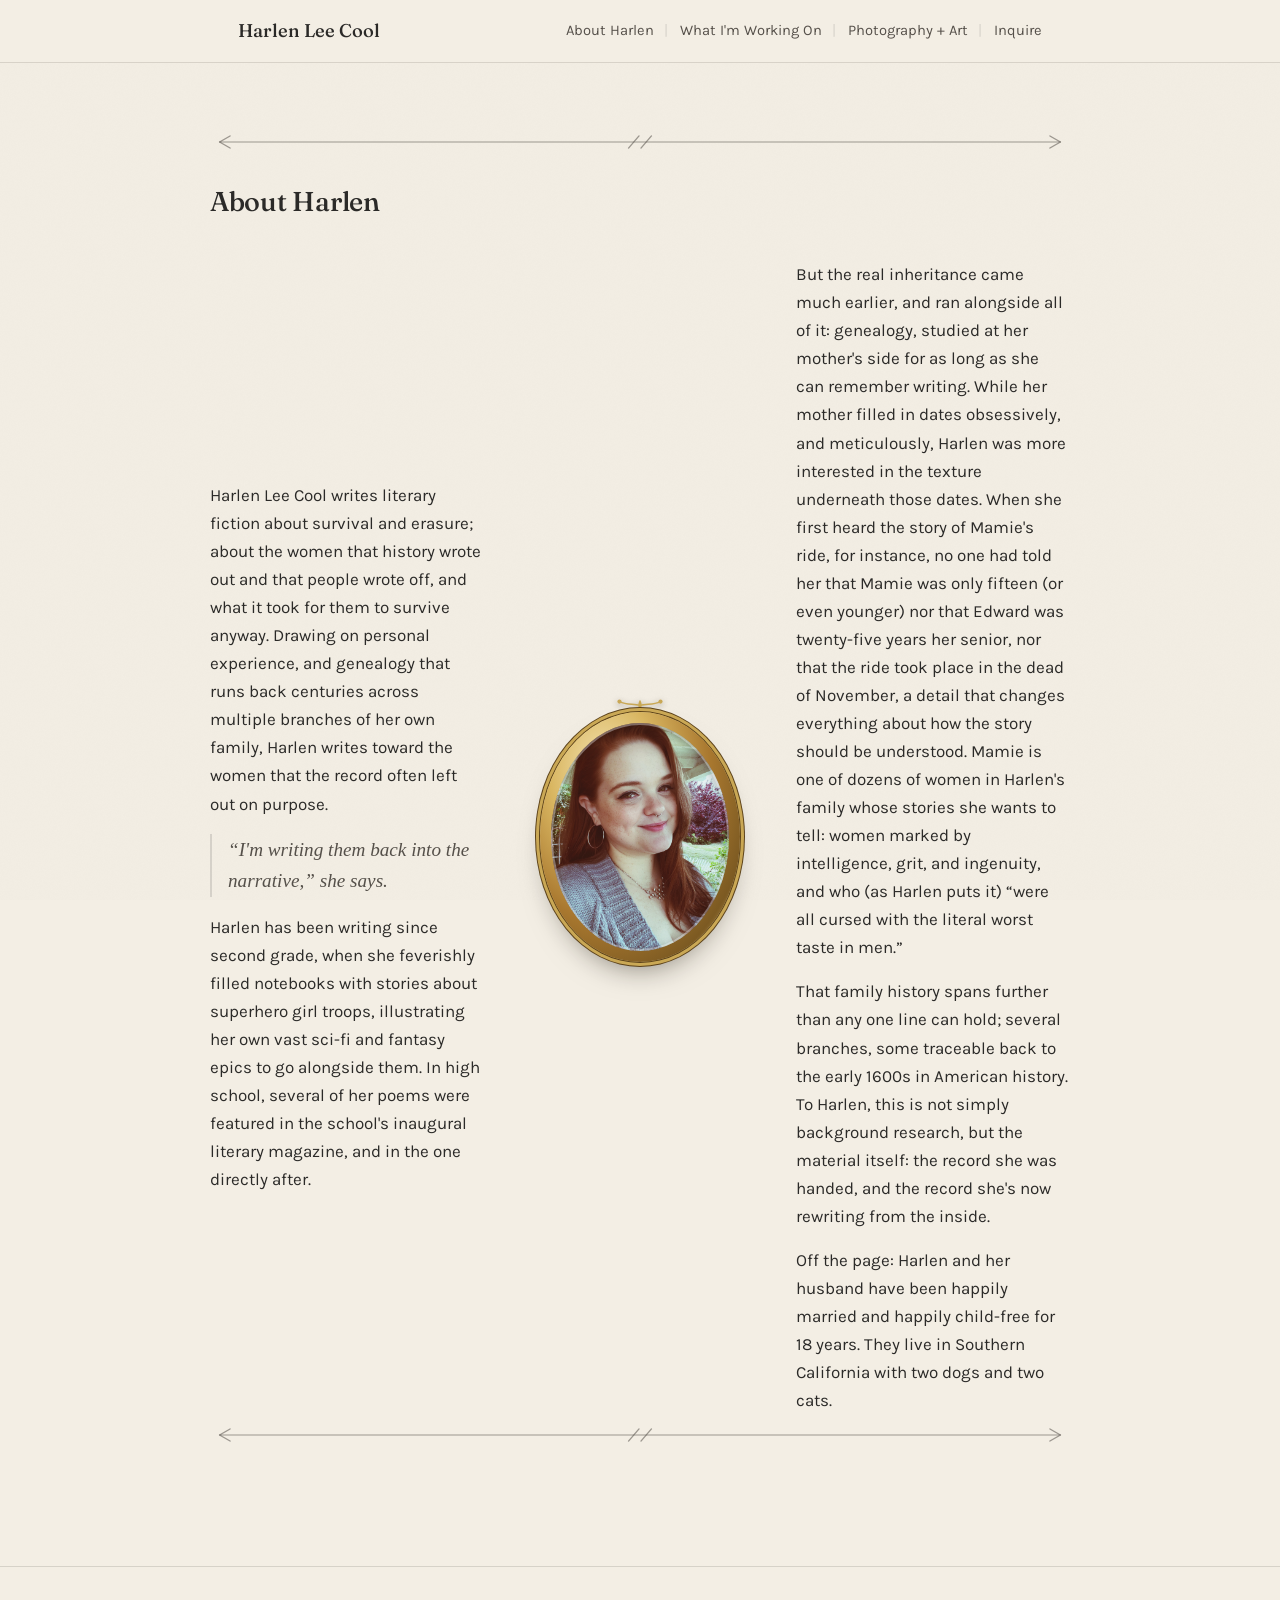
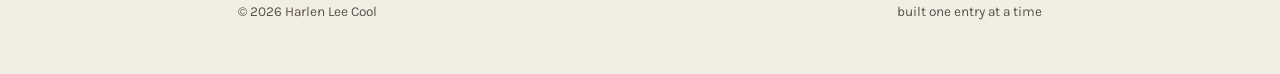
==== commit a5994a54: "changes and updates from feedback" ====
--- a/about.html
+++ b/about.html
@@ -3,7 +3,7 @@
 <head>
 <meta charset="UTF-8">
 <meta name="viewport" content="width=device-width, initial-scale=1.0">
-<title>About Me &mdash; Harlen Lee Cool</title>
+<title>About Harlen &mdash; Harlen Lee Cool</title>
 <link rel="preconnect" href="https://fonts.googleapis.com">
 <link rel="preconnect" href="https://fonts.gstatic.com" crossorigin>
 <link href="https://fonts.googleapis.com/css2?family=Fraunces:ital,opsz,wght@0,9..144,300;0,9..144,400;0,9..144,500;0,9..144,600;1,9..144,400;1,9..144,500&family=Karla:ital,wght@0,400;0,500;0,600;1,400&family=Caveat:wght@500;600&display=swap" rel="stylesheet">
@@ -15,7 +15,7 @@
     <a class="brand" href="index.html">Harlen Lee Cool</a>
     <button class="navtoggle" id="navToggle" aria-label="Open menu" aria-expanded="false">&#9776;</button>
     <ul class="navlinks" id="navLinks">
-      <li><a href="about.html">About Me</a></li>
+      <li><a href="about.html">About Harlen</a></li>
       <li><a href="work.html">What I'm Working On</a></li>
       <li><a href="photography.html">Photography + Art</a></li>
       <li><a href="inquire.html">Inquire</a></li>
@@ -34,38 +34,26 @@
       </svg>
     </div>
     <div class="section-head reveal">
-      <h2>About Me</h2>
+      <h2>About Harlen</h2>
     </div>
     <div class="about-layout reveal">
-      <div class="about-body">
+      <div class="about-text-left">
         <p>
-          If you're the girl who plasters a smile on her face while in a deep existential panic, or the
-          girl who keeps going after the worst has already happened because you have to get to the finish
-          line one way or another, only to immediately crash out the moment you're alone: Welcome. You're
-          in the right place.
+          Harlen Lee Cool writes literary fiction about survival and erasure; about the women that
+          history wrote out and that people wrote off, and what it took for them to survive anyway.
+          Drawing on personal experience, and genealogy that runs back centuries across multiple
+          branches of her own family, Harlen writes toward the women that the record often left out
+          on purpose.
         </p>
+        <p class="pull-quote">&ldquo;I'm writing them back into the narrative,&rdquo; she says.</p>
         <p>
-          The stories I write are for us. Stories about women that time forgot and history erased, yet
-          whose fortitude and strength were the very vehicles that carried us into existence. Stories
-          about female friendship and it's glittering, sometimes blindingly uneven textures, and about
-          women who are left standing in the ruins of the lives they had planned for themselves yet still
-          peer curiously around every corner, searching for their people.
+          Harlen has been writing since second grade, when she feverishly filled notebooks with
+          stories about superhero girl troops, illustrating her own vast sci-fi and fantasy epics to
+          go alongside them. In high school, several of her poems were featured in the school's
+          inaugural literary magazine, and in the one directly after.
         </p>
-        <p>
-          Currently I am at work on my historical novel, <em>Winds of Highwood</em>. Based on a true
-          story, passed down several generations, this is the story of three women on the Montana
-          frontier in the 1880s, holding each other together while the men around them break, disappear,
-          or betray them.
-        </p>
-        <p>
-          Off the page: My husband and I live in Southern California and have been happily married for
-          18 years. We are child-free, but are currently outnumbered by our pets
-          <svg class="paw" viewBox="0 0 24 24" fill="currentColor" aria-hidden="true"><ellipse cx="12" cy="16" rx="6" ry="5"/><ellipse cx="5" cy="8" rx="2.2" ry="3"/><ellipse cx="10" cy="5" rx="2.2" ry="3"/><ellipse cx="14" cy="5" rx="2.2" ry="3"/><ellipse cx="19" cy="8" rx="2.2" ry="3"/></svg>
-          2:1. On the weekends, we can be found enjoying a delicious meal at Lingua Franca in Frogtown,
-          or catching a AV ALTA game in our hometown.
-        </p>
-        <p class="signoff">&mdash; H.</p>
       </div>
+
       <figure class="about-photo">
         <svg class="flourish" viewBox="0 0 60 24" fill="none" xmlns="http://www.w3.org/2000/svg" aria-hidden="true">
           <path d="M30 22 C30 14 26 10 30 4 C34 10 30 14 30 22 Z" fill="currentColor"/>
@@ -77,6 +65,31 @@
           <img src="photo.jpg" alt="Harlen Lee Cool" class="photo-slot" style="object-fit:cover; padding:0; width:100%; height:100%;">
         </div>
       </figure>
+
+      <div class="about-text-right">
+        <p>
+          But the real inheritance came much earlier, and ran alongside all of it: genealogy, studied
+          at her mother's side for as long as she can remember writing. While her mother filled in
+          dates obsessively, and meticulously, Harlen was more interested in the texture underneath
+          those dates. When she first heard the story of Mamie's ride, for instance, no one had told
+          her that Mamie was only fifteen (or even younger) nor that Edward was twenty-five years her
+          senior, nor that the ride took place in the dead of November, a detail that changes
+          everything about how the story should be understood. Mamie is one of dozens of women in
+          Harlen's family whose stories she wants to tell: women marked by intelligence, grit, and
+          ingenuity, and who (as Harlen puts it) &ldquo;were all cursed with the literal worst taste
+          in men.&rdquo;
+        </p>
+        <p>
+          That family history spans further than any one line can hold; several branches, some
+          traceable back to the early 1600s in American history. To Harlen, this is not simply
+          background research, but the material itself: the record she was handed, and the record
+          she's now rewriting from the inside.
+        </p>
+        <p>
+          Off the page: Harlen and her husband have been happily married and happily child-free for
+          18 years. They live in Southern California with two dogs and two cats.
+        </p>
+      </div>
     </div>
     <div class="arrow-divider" aria-hidden="true">
       <svg viewBox="0 0 900 30" preserveAspectRatio="none" xmlns="http://www.w3.org/2000/svg">
--- a/styles.css
+++ b/styles.css
@@ -313,20 +313,30 @@
   }
 
   /* ABOUT */
-  .about-layout{display:flex; flex-direction:column-reverse; gap:36px;}
-  @media (min-width:700px){
-    .about-layout{flex-direction:row; align-items:center;}
-    .about-body{flex:1 1 auto;}
-    .about-photo{flex:0 0 220px;}
-  }
-  .about-body{max-width:640px;}
-  .about-body p{margin:0 0 16px;}
+  .about-layout{display:flex; flex-direction:column; gap:32px;}
+  @media (min-width:760px){
+    .about-layout{
+      display:grid;
+      grid-template-columns:1fr minmax(200px, 240px) 1fr;
+      align-items:center;
+      gap:36px;
+    }
+    .about-text-left{grid-column:1; grid-row:1;}
+    .about-photo{grid-column:2; grid-row:1;}
+    .about-text-right{grid-column:3; grid-row:1;}
+  }
+  .about-text-left p, .about-text-right p{margin:0 0 16px;}
+  .about-text-left p:last-child, .about-text-right p:last-child{margin-bottom:0;}
+  .pull-quote{
+    font-family:'Fraunces', serif; font-style:italic; font-size:1.2rem;
+    color:var(--ink-soft); padding-left:16px; border-left:2px solid var(--rule);
+  }
   .signoff{font-family:'Caveat', cursive; font-size:1.6rem; color:var(--ink-soft); margin-top:12px;}
 
   .about-photo{
     position:relative;
     width:200px;
-    margin:12px auto 0;
+    margin:0 auto;
   }
   .about-photo .frame{
     position:relative;
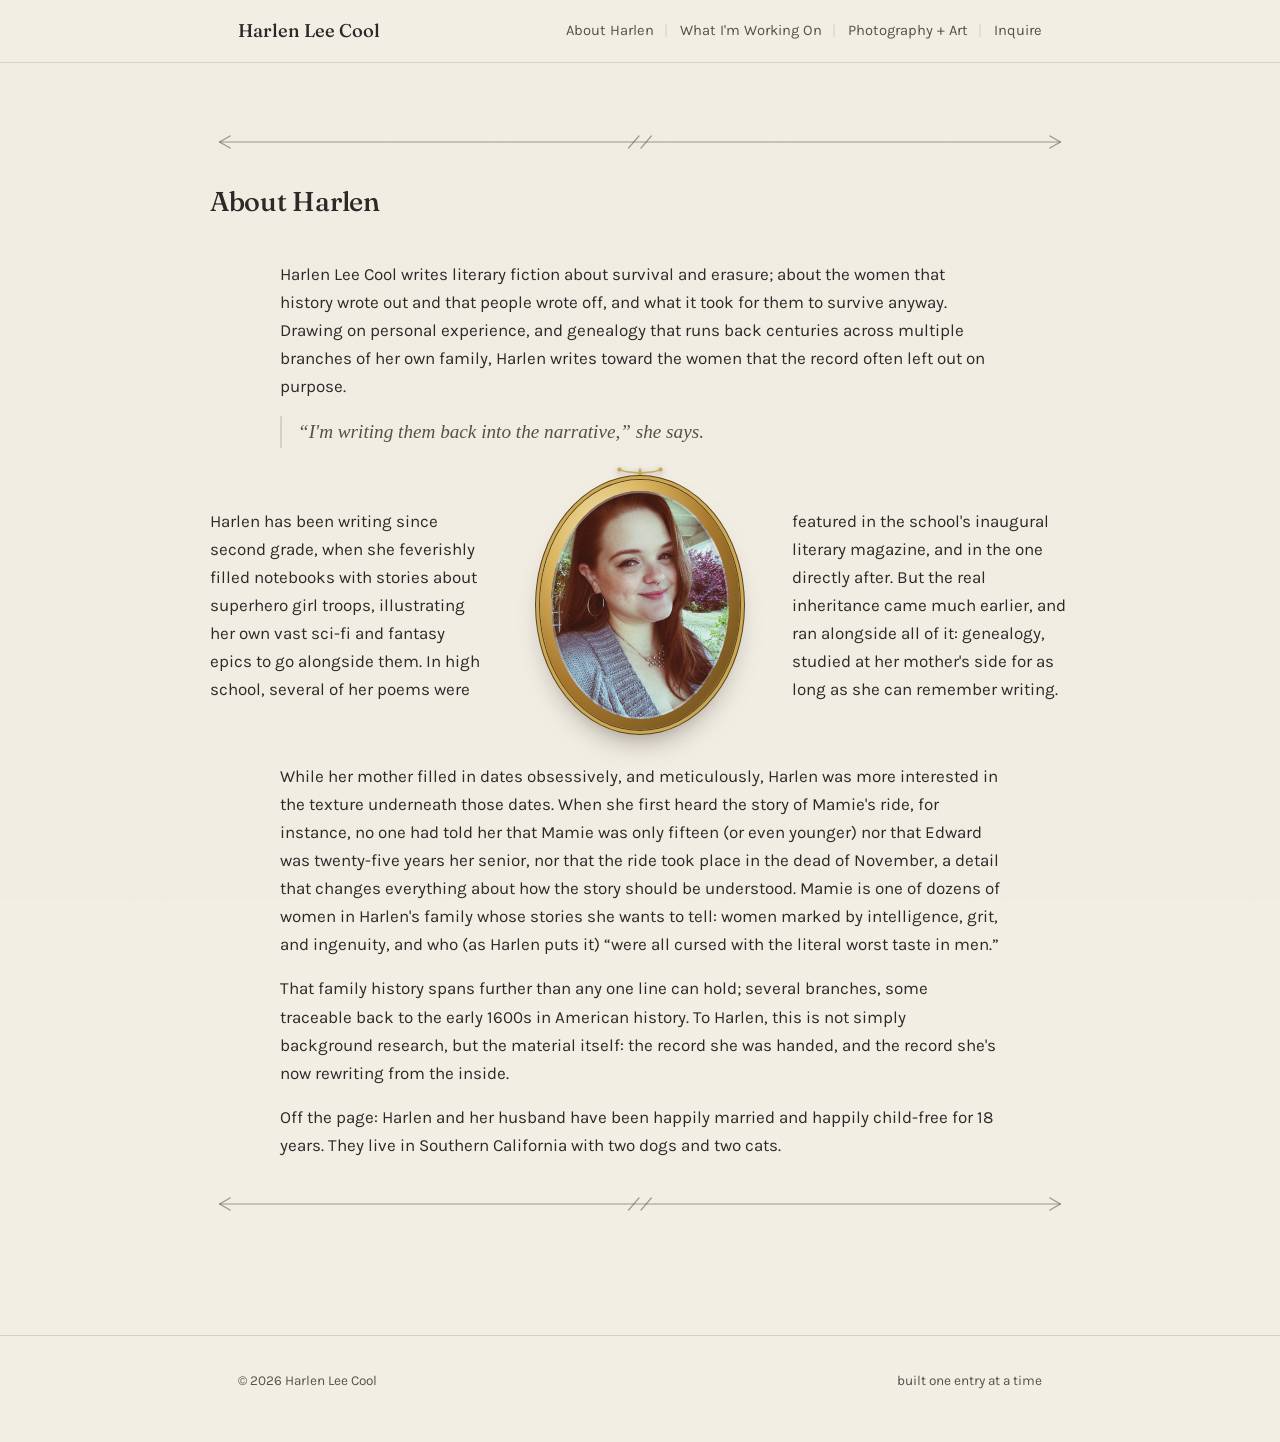
==== commit d02ad4a5: "structure refining" ====
--- a/about.html
+++ b/about.html
@@ -36,21 +36,23 @@
     <div class="section-head reveal">
       <h2>About Harlen</h2>
     </div>
-    <div class="about-layout reveal">
+    <div class="about-intro reveal">
+      <p>
+        Harlen Lee Cool writes literary fiction about survival and erasure; about the women that
+        history wrote out and that people wrote off, and what it took for them to survive anyway.
+        Drawing on personal experience, and genealogy that runs back centuries across multiple
+        branches of her own family, Harlen writes toward the women that the record often left out
+        on purpose.
+      </p>
+      <p class="pull-quote">&ldquo;I'm writing them back into the narrative,&rdquo; she says.</p>
+    </div>
+
+    <div class="about-mid-grid reveal">
       <div class="about-text-left">
-        <p>
-          Harlen Lee Cool writes literary fiction about survival and erasure; about the women that
-          history wrote out and that people wrote off, and what it took for them to survive anyway.
-          Drawing on personal experience, and genealogy that runs back centuries across multiple
-          branches of her own family, Harlen writes toward the women that the record often left out
-          on purpose.
-        </p>
-        <p class="pull-quote">&ldquo;I'm writing them back into the narrative,&rdquo; she says.</p>
         <p>
           Harlen has been writing since second grade, when she feverishly filled notebooks with
           stories about superhero girl troops, illustrating her own vast sci-fi and fantasy epics to
-          go alongside them. In high school, several of her poems were featured in the school's
-          inaugural literary magazine, and in the one directly after.
+          go alongside them. In high school, several of her poems were
         </p>
       </div>
 
@@ -68,28 +70,34 @@
 
       <div class="about-text-right">
         <p>
+          featured in the school's inaugural literary magazine, and in the one directly after.
           But the real inheritance came much earlier, and ran alongside all of it: genealogy, studied
-          at her mother's side for as long as she can remember writing. While her mother filled in
-          dates obsessively, and meticulously, Harlen was more interested in the texture underneath
-          those dates. When she first heard the story of Mamie's ride, for instance, no one had told
-          her that Mamie was only fifteen (or even younger) nor that Edward was twenty-five years her
-          senior, nor that the ride took place in the dead of November, a detail that changes
-          everything about how the story should be understood. Mamie is one of dozens of women in
-          Harlen's family whose stories she wants to tell: women marked by intelligence, grit, and
-          ingenuity, and who (as Harlen puts it) &ldquo;were all cursed with the literal worst taste
-          in men.&rdquo;
-        </p>
-        <p>
-          That family history spans further than any one line can hold; several branches, some
-          traceable back to the early 1600s in American history. To Harlen, this is not simply
-          background research, but the material itself: the record she was handed, and the record
-          she's now rewriting from the inside.
-        </p>
-        <p>
-          Off the page: Harlen and her husband have been happily married and happily child-free for
-          18 years. They live in Southern California with two dogs and two cats.
+          at her mother's side for as long as she can remember writing.
         </p>
       </div>
+    </div>
+
+    <div class="about-outro reveal">
+      <p>
+        While her mother filled in dates obsessively, and meticulously, Harlen was more interested in
+        the texture underneath those dates. When she first heard the story of Mamie's ride, for
+        instance, no one had told her that Mamie was only fifteen (or even younger) nor that Edward
+        was twenty-five years her senior, nor that the ride took place in the dead of November, a
+        detail that changes everything about how the story should be understood. Mamie is one of
+        dozens of women in Harlen's family whose stories she wants to tell: women marked by
+        intelligence, grit, and ingenuity, and who (as Harlen puts it) &ldquo;were all cursed with the
+        literal worst taste in men.&rdquo;
+      </p>
+      <p>
+        That family history spans further than any one line can hold; several branches, some
+        traceable back to the early 1600s in American history. To Harlen, this is not simply
+        background research, but the material itself: the record she was handed, and the record
+        she's now rewriting from the inside.
+      </p>
+      <p>
+        Off the page: Harlen and her husband have been happily married and happily child-free for
+        18 years. They live in Southern California with two dogs and two cats.
+      </p>
     </div>
     <div class="arrow-divider" aria-hidden="true">
       <svg viewBox="0 0 900 30" preserveAspectRatio="none" xmlns="http://www.w3.org/2000/svg">
--- a/styles.css
+++ b/styles.css
@@ -313,20 +313,23 @@
   }
 
   /* ABOUT */
-  .about-layout{display:flex; flex-direction:column; gap:32px;}
+  .about-intro, .about-outro{max-width:720px; margin:0 auto 32px;}
+  .about-intro p, .about-outro p{margin:0 0 16px;}
+  .about-intro p:last-child, .about-outro p:last-child{margin-bottom:0;}
+
+  .about-mid-grid{
+    display:flex; flex-direction:column; gap:28px;
+    margin-bottom:32px;
+  }
   @media (min-width:760px){
-    .about-layout{
+    .about-mid-grid{
       display:grid;
       grid-template-columns:1fr minmax(200px, 240px) 1fr;
       align-items:center;
-      gap:36px;
+      gap:32px;
     }
-    .about-text-left{grid-column:1; grid-row:1;}
-    .about-photo{grid-column:2; grid-row:1;}
-    .about-text-right{grid-column:3; grid-row:1;}
-  }
-  .about-text-left p, .about-text-right p{margin:0 0 16px;}
-  .about-text-left p:last-child, .about-text-right p:last-child{margin-bottom:0;}
+  }
+  .about-text-left p, .about-text-right p{margin:0;}
   .pull-quote{
     font-family:'Fraunces', serif; font-style:italic; font-size:1.2rem;
     color:var(--ink-soft); padding-left:16px; border-left:2px solid var(--rule);
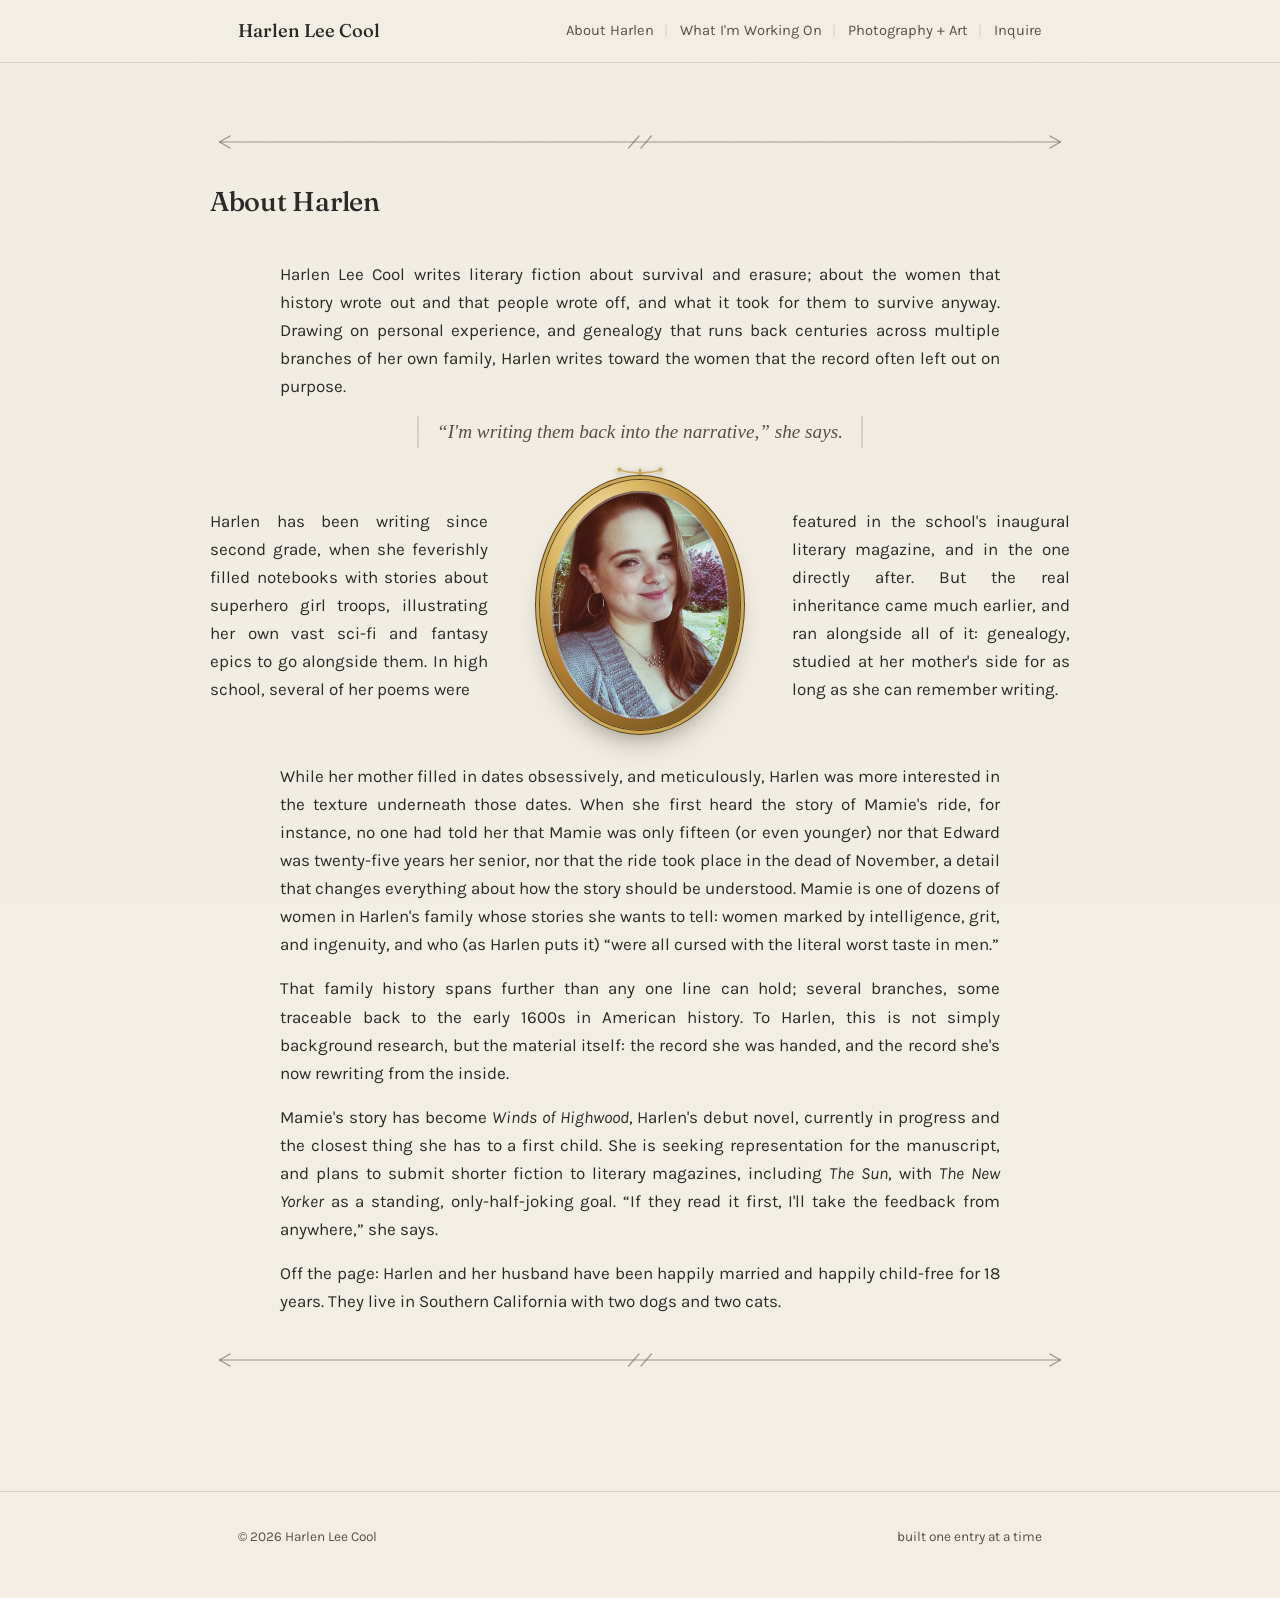
==== commit eac6e624: "new verbiage on about page" ====
--- a/about.html
+++ b/about.html
@@ -95,6 +95,13 @@
         she's now rewriting from the inside.
       </p>
       <p>
+        Mamie's story has become <em>Winds of Highwood</em>, Harlen's debut novel, currently in
+        progress and the closest thing she has to a first child. She is seeking representation for
+        the manuscript, and plans to submit shorter fiction to literary magazines, including
+        <em>The Sun</em>, with <em>The New Yorker</em> as a standing, only-half-joking goal.
+        &ldquo;If they read it first, I'll take the feedback from anywhere,&rdquo; she says.
+      </p>
+      <p>
         Off the page: Harlen and her husband have been happily married and happily child-free for
         18 years. They live in Southern California with two dogs and two cats.
       </p>
--- a/styles.css
+++ b/styles.css
@@ -314,7 +314,7 @@
 
   /* ABOUT */
   .about-intro, .about-outro{max-width:720px; margin:0 auto 32px;}
-  .about-intro p, .about-outro p{margin:0 0 16px;}
+  .about-intro p, .about-outro p{margin:0 0 16px; text-align:justify; hyphens:auto;}
   .about-intro p:last-child, .about-outro p:last-child{margin-bottom:0;}
 
   .about-mid-grid{
@@ -329,10 +329,14 @@
       gap:32px;
     }
   }
-  .about-text-left p, .about-text-right p{margin:0;}
-  .pull-quote{
+  .about-text-left p, .about-text-right p{margin:0; text-align:justify; hyphens:auto;}
+  .about-intro p.pull-quote{
+    display:table; margin:0 auto 16px;
     font-family:'Fraunces', serif; font-style:italic; font-size:1.2rem;
-    color:var(--ink-soft); padding-left:16px; border-left:2px solid var(--rule);
+    color:var(--ink-soft); text-align:center;
+    padding:0 18px;
+    border-left:2px solid var(--rule);
+    border-right:2px solid var(--rule);
   }
   .signoff{font-family:'Caveat', cursive; font-size:1.6rem; color:var(--ink-soft); margin-top:12px;}
 
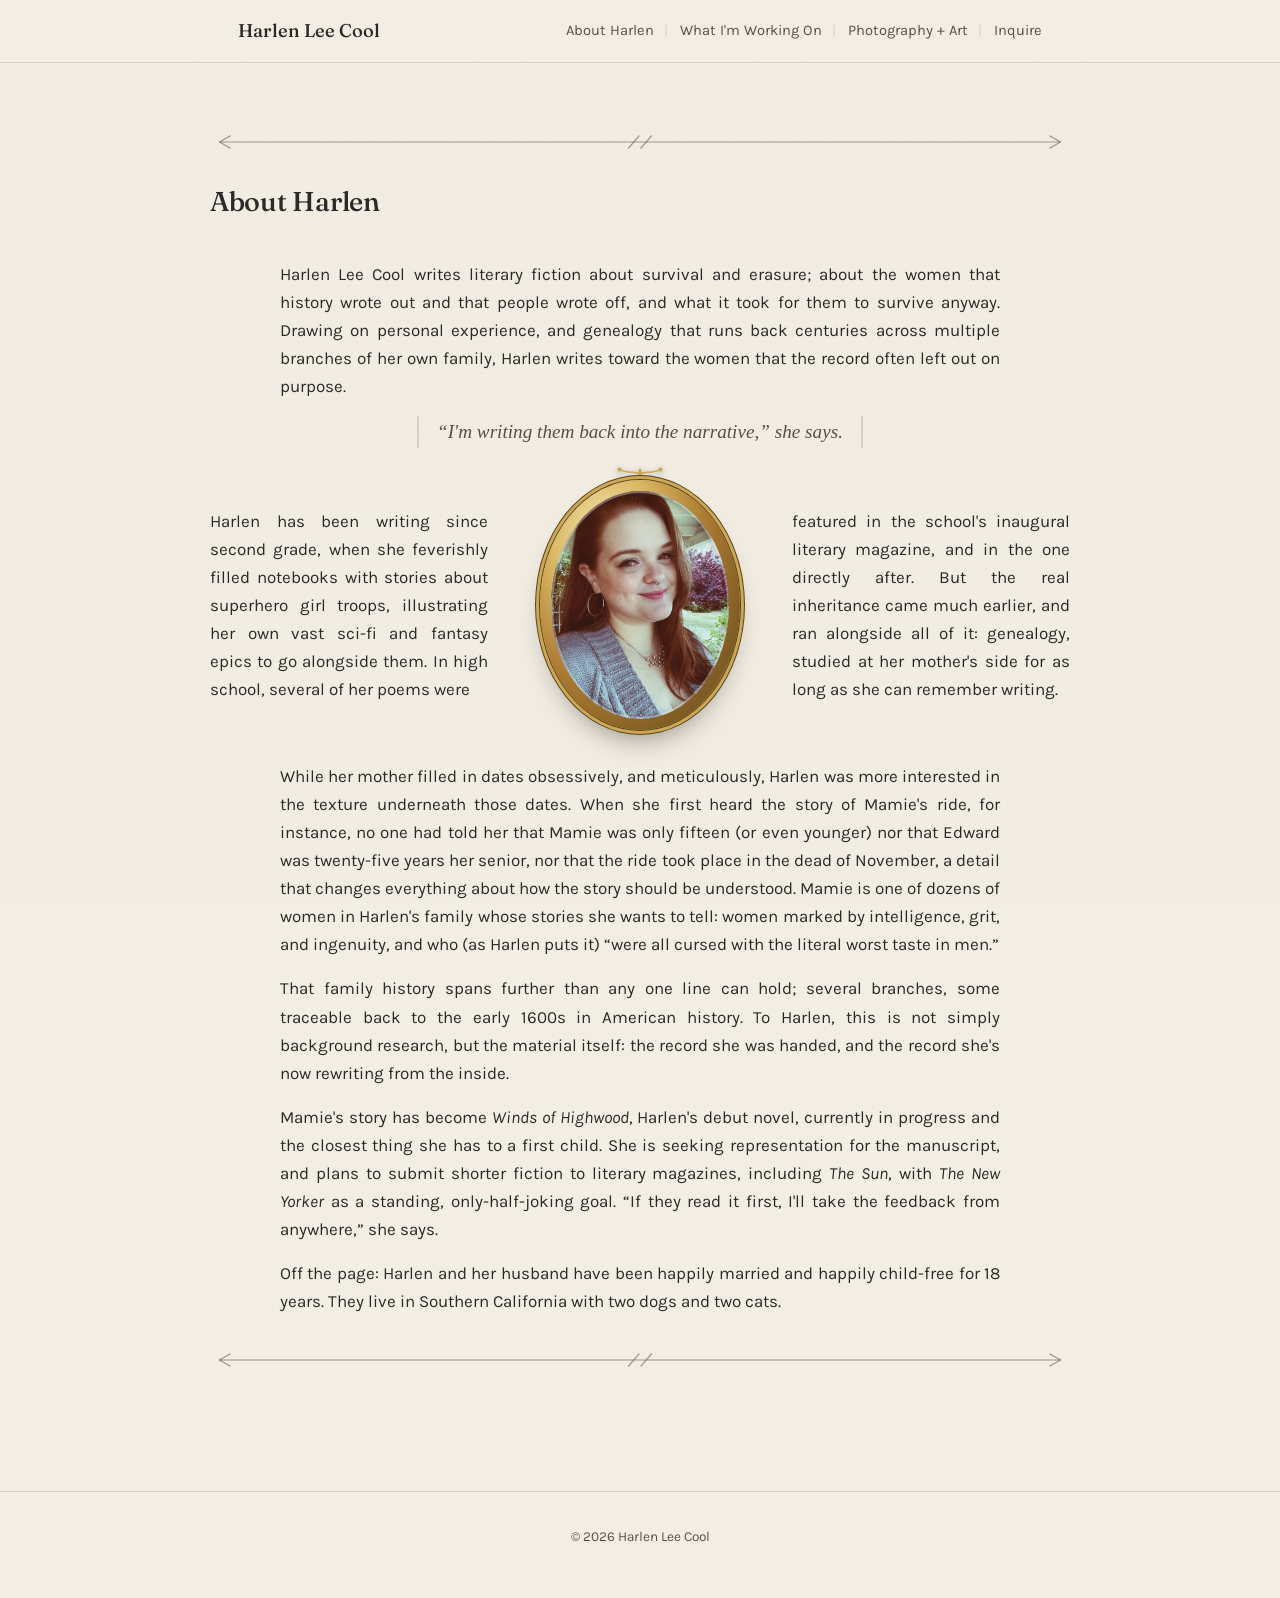
==== commit efd21e89: "remove footer byline" ====
--- a/about.html
+++ b/about.html
@@ -119,9 +119,8 @@
 </section>
 
 <footer>
-  <div class="wrap" style="display:flex; justify-content:space-between; width:100%; flex-wrap:wrap; gap:10px;">
+  <div class="wrap" style="display:flex; justify-content:center; width:100%;">
     <span>&copy; 2026 Harlen Lee Cool</span>
-    <span>built one entry at a time</span>
   </div>
 </footer>
 <script src="script.js"></script>
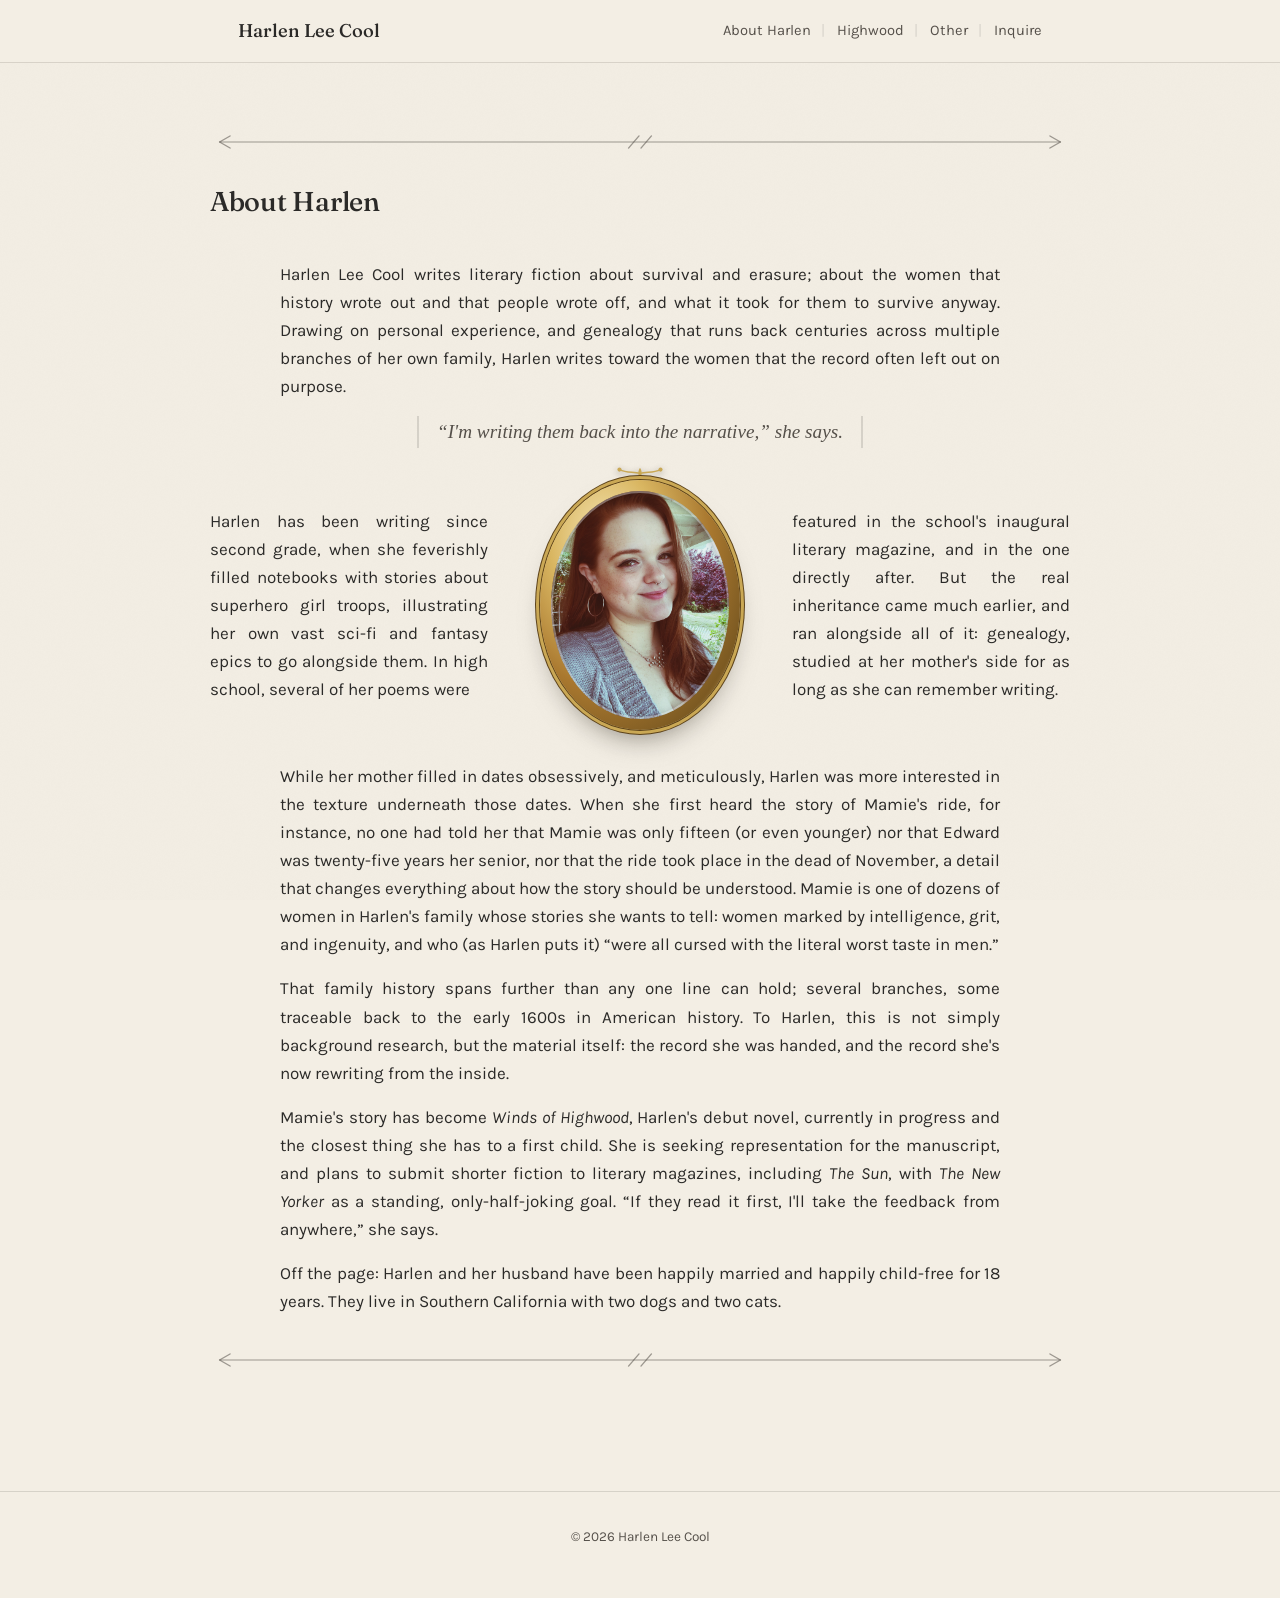
==== commit a78123ab: "restructuring" ====
--- a/about.html
+++ b/about.html
@@ -16,8 +16,8 @@
     <button class="navtoggle" id="navToggle" aria-label="Open menu" aria-expanded="false">&#9776;</button>
     <ul class="navlinks" id="navLinks">
       <li><a href="about.html">About Harlen</a></li>
-      <li><a href="work.html">What I'm Working On</a></li>
-      <li><a href="photography.html">Photography + Art</a></li>
+      <li><a href="highwood.html">Highwood</a></li>
+      <li><a href="other.html">Other</a></li>
       <li><a href="inquire.html">Inquire</a></li>
     </ul>
   </div>
